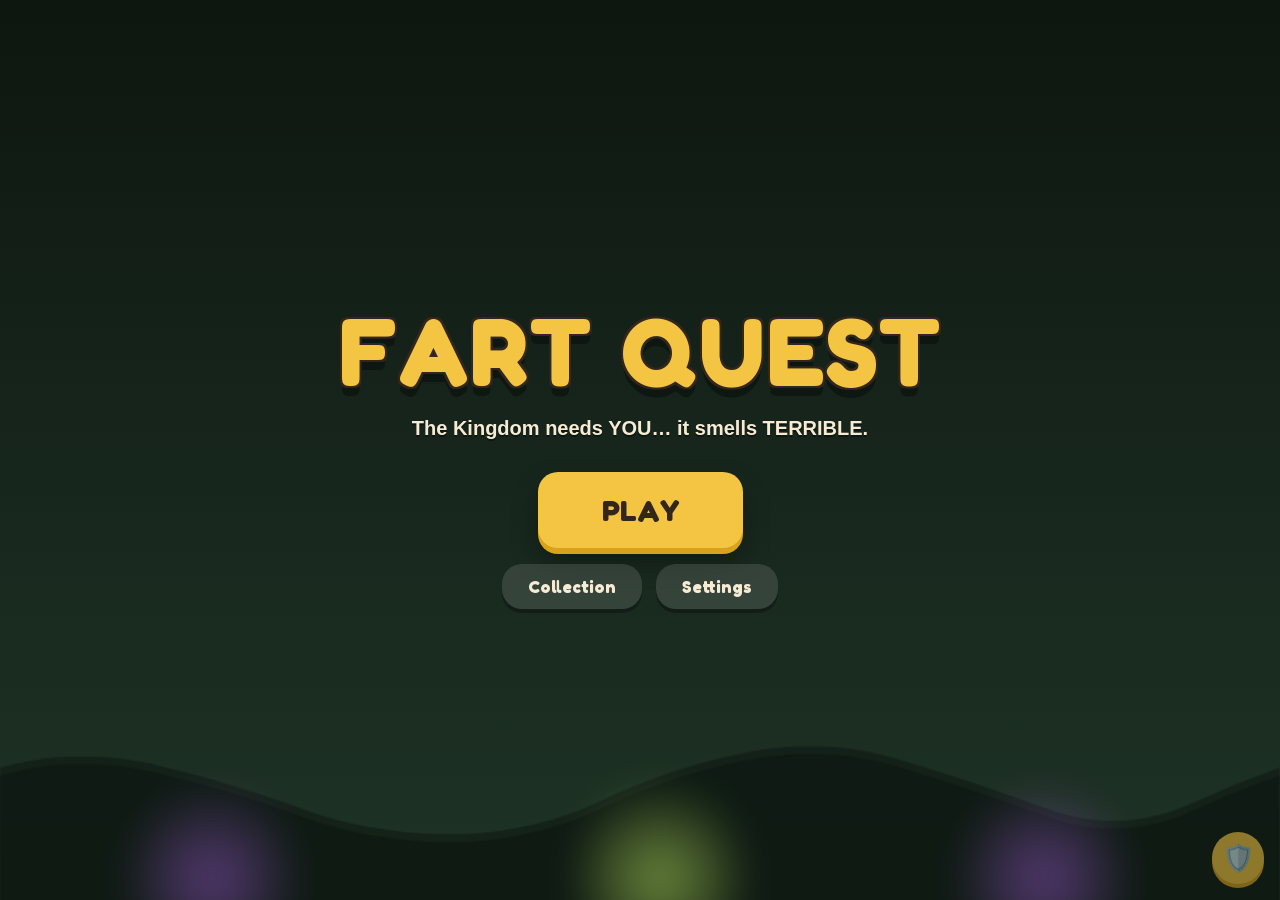
==== index.html @ 0afbc9a7 "Fart Quest Phase 1: app shell, battle/lesson engines, Number Swamp (3 topics), PWA Vanilla ES-module" ====
<!doctype html>
<html lang="en-GB">
<head>
  <meta charset="UTF-8">
  <meta name="viewport" content="width=device-width, initial-scale=1, maximum-scale=1, user-scalable=no, viewport-fit=cover">
  <title>Fart Quest</title>
  <meta name="description" content="De-stink the kingdom with the power of your brain.">
  <link rel="manifest" href="manifest.webmanifest">
  <meta name="theme-color" content="#16241B">
  <meta name="apple-mobile-web-app-capable" content="yes">
  <meta name="apple-mobile-web-app-status-bar-style" content="black-translucent">
  <meta name="apple-mobile-web-app-title" content="Fart Quest">
  <link rel="apple-touch-icon" href="assets/apple-touch-180.png">
  <link rel="icon" href="assets/icon-192.png">
  <link rel="stylesheet" href="css/main.css">
  <link rel="stylesheet" href="css/battle.css">
  <link rel="stylesheet" href="css/lesson.css">
  <link rel="stylesheet" href="css/formats.css">
</head>
<body>
  <div id="app"></div>
  <div id="overlay"></div>

  <div class="rotate-hint" id="rotate-hint">
    <div class="spin-emoji">📱</div>
    <p style="font-family:'Fredoka',sans-serif;font-size:22px;max-width:320px;">Turn me sideways, hero! The Kingdom is much too wide for this.</p>
  </div>

  <script type="module" src="js/main.js"></script>
</body>
</html>
---- css/main.css ----
/* FART QUEST — css/main.css (UI agent) — tokens, layout, title, map, collection, armoury, parent, settings */

@font-face {
  font-family: 'Fredoka';
  src: url('../assets/fonts/fredoka-500.woff2') format('woff2');
  font-weight: 500;
  font-style: normal;
  font-display: swap;
}
@font-face {
  font-family: 'Fredoka';
  src: url('../assets/fonts/fredoka-700.woff2') format('woff2');
  font-weight: 700;
  font-style: normal;
  font-display: swap;
}

:root {
  --swamp-night: #16241B;
  --swamp-deep: #1E3325;
  --swamp-mid: #2E4A33;
  --swamp-glow: #7BC950;
  --stink: #9B59D0;
  --stink-lime: #C7F464;
  --parchment: #F6EBD4;
  --card: #FFF9EC;
  --ink: #33261D;
  --gold: #F4C542;
  --gold-deep: #D9A21B;
  --correct: #2ecc71;
  --wrong: #e74c3c;
  --r-lg: 28px;
  --r-md: 20px;
  --r-sm: 14px;
  --shadow-card: 0 10px 0 rgba(0, 0, 0, .18), 0 18px 40px rgba(0, 0, 0, .35);
  --spring: cubic-bezier(.34, 1.56, .64, 1);
  --fume-scale: 1;
  --safe-t: env(safe-area-inset-top, 0px);
  --safe-b: env(safe-area-inset-bottom, 0px);
  --safe-l: env(safe-area-inset-left, 0px);
  --safe-r: env(safe-area-inset-right, 0px);
}

* { box-sizing: border-box; }

html, body {
  margin: 0;
  padding: 0;
  width: 100%;
  height: 100%;
  background: var(--swamp-night);
  overscroll-behavior: none;
}

body {
  font-family: -apple-system, BlinkMacSystemFont, 'Segoe UI', Roboto, sans-serif;
  color: var(--ink);
  -webkit-tap-highlight-color: transparent;
  user-select: none;
  -webkit-user-select: none;
}

#app {
  position: fixed;
  inset: 0;
  overflow: hidden;
}

.screen {
  position: absolute;
  inset: 0;
  overflow: auto;
  -webkit-overflow-scrolling: touch;
}

#overlay {
  position: fixed;
  inset: 0;
  pointer-events: none;
  z-index: 500;
}
#overlay:empty { display: none; }

button {
  font-family: inherit;
  -webkit-tap-highlight-color: transparent;
}

.text-size-large .fmt-stem,
.text-size-large .lesson-html,
.text-size-large .lesson-bubble-text {
  font-size: 26px !important;
}

/* ---------- reduced motion ---------- */
@media (prefers-reduced-motion: reduce) {
  * {
    animation-duration: .01ms !important;
    animation-iteration-count: 1 !important;
    transition-duration: .01ms !important;
  }
}

/* ---------- shared: entrance motion ---------- */
@keyframes enter-pop {
  0% { opacity: 0; transform: scale(.9) translateY(18px); }
  100% { opacity: 1; transform: scale(1) translateY(0); }
}
.enter-pop { animation: enter-pop 380ms var(--spring) both; }

@keyframes enter-up {
  0% { opacity: 0; transform: translateY(24px); }
  100% { opacity: 1; transform: translateY(0); }
}
.enter-up { animation: enter-up 360ms var(--spring) both; }

/* ---------- fumes (reusable) ---------- */
.fumes {
  position: absolute;
  inset: 0;
  pointer-events: none;
  overflow: hidden;
  z-index: 1;
}
.fumes .blob {
  position: absolute;
  bottom: -10%;
  width: calc(120px * var(--fume-scale));
  height: calc(160px * var(--fume-scale));
  border-radius: 50%;
  opacity: .5;
  filter: blur(18px);
  background: radial-gradient(circle at 50% 50%, var(--stink), transparent 70%);
}
.fumes .blob:nth-child(1) { left: 10%; animation: fume-rise 7s ease-in-out infinite; }
.fumes .blob:nth-child(2) { left: 45%; background: radial-gradient(circle at 50% 50%, var(--stink-lime), transparent 70%); animation: fume-rise 9s ease-in-out infinite 1.2s; }
.fumes .blob:nth-child(3) { left: 75%; animation: fume-rise 8s ease-in-out infinite 2.4s; }

@keyframes fume-rise {
  0% { transform: translateY(0) translateX(0) scale(.8); opacity: 0; }
  15% { opacity: .5; }
  50% { transform: translateY(-45vh) translateX(14px) scale(1.05); }
  85% { opacity: .35; }
  100% { transform: translateY(-95vh) translateX(-10px) scale(1.15); opacity: 0; }
}

/* ---------- idle bob ---------- */
@keyframes idle-bob {
  from { transform: translateY(0); }
  to { transform: translateY(-6px); }
}
.idle-bob { animation: idle-bob 2.4s ease-in-out infinite alternate; }

/* ---------- confetti ---------- */
@keyframes confetti-fall {
  0% { transform: translateY(-10vh) rotate(0deg); opacity: 1; }
  100% { transform: translateY(110vh) rotate(720deg); opacity: .9; }
}
.confetti-piece {
  position: absolute;
  top: -5vh;
  width: 10px;
  height: 16px;
  opacity: .95;
  animation: confetti-fall linear forwards;
}

/* ---------- press affordance ---------- */
.btn {
  border: none;
  cursor: pointer;
  font-family: 'Fredoka', sans-serif;
  font-weight: 700;
  border-radius: var(--r-md);
  transform: scale(1);
  transition: transform 140ms var(--spring), box-shadow 140ms var(--spring);
}
.btn:active { transform: scale(.94) translateY(2px); }
.btn:disabled { opacity: .4; cursor: not-allowed; }

.btn-gold {
  background: var(--gold);
  color: var(--ink);
  box-shadow: 0 6px 0 var(--gold-deep), 0 14px 26px rgba(0, 0, 0, .35);
}
.btn-ghost {
  background: rgba(255, 255, 255, .12);
  color: var(--parchment);
  box-shadow: 0 4px 0 rgba(0, 0, 0, .3);
}
.btn-parchment {
  background: var(--card);
  color: var(--ink);
  box-shadow: var(--shadow-card);
}

.crest-btn {
  width: 52px;
  height: 52px;
  border-radius: 50%;
  background: var(--gold);
  box-shadow: 0 4px 0 var(--gold-deep);
  display: flex;
  align-items: center;
  justify-content: center;
  font-size: 26px;
  border: none;
}

/* =====================================================================
   ORIENTATION LOCK
   ===================================================================== */
.rotate-hint {
  display: none;
  position: fixed;
  inset: 0;
  z-index: 900;
  background: var(--swamp-night);
  color: var(--parchment);
  flex-direction: column;
  align-items: center;
  justify-content: center;
  text-align: center;
  padding: 24px;
  font-family: 'Fredoka', sans-serif;
}
.rotate-hint .spin-emoji {
  font-size: 64px;
  animation: rotate-wobble 1.6s ease-in-out infinite;
  margin-bottom: 16px;
}
@keyframes rotate-wobble {
  0%, 100% { transform: rotate(0deg); }
  50% { transform: rotate(90deg); }
}
@media (orientation: portrait) and (max-width: 900px) {
  .rotate-hint { display: flex; }
}

/* =====================================================================
   TITLE SCREEN
   ===================================================================== */
.title-screen {
  position: relative;
  width: 100%;
  min-height: 100%;
  background: linear-gradient(180deg, #0d160f 0%, var(--swamp-night) 45%, var(--swamp-deep) 100%);
  display: flex;
  flex-direction: column;
  align-items: center;
  justify-content: center;
  overflow: hidden;
  padding: 24px;
}

.title-hills {
  position: absolute;
  bottom: 0;
  left: 0;
  width: 100%;
  height: 45%;
  pointer-events: none;
}
.title-hills img {
  position: absolute;
  bottom: 0;
  width: 100%;
  height: auto;
  object-fit: cover;
  opacity: .9;
}
.title-hills .hill-back { bottom: -2%; opacity: .55; filter: brightness(.6); }
.title-hills .hill-front { bottom: -4%; }

.title-wordmark {
  position: relative;
  z-index: 3;
  display: flex;
  justify-content: center;
  flex-wrap: wrap;
  font-family: 'Fredoka', sans-serif;
  font-weight: 700;
  font-size: clamp(44px, 9vw, 96px);
  color: var(--gold);
  text-shadow:
    2px 2px 0 var(--ink),
    -2px -2px 0 var(--ink),
    2px -2px 0 var(--ink),
    -2px 2px 0 var(--ink),
    0 10px 0 rgba(0,0,0,.35);
  letter-spacing: 2px;
  margin-bottom: 8px;
}
.title-wordmark .ch {
  display: inline-block;
  animation: letter-arc 3.2s ease-in-out infinite;
}
.title-wordmark .ch.q-letter { position: relative; }
.title-puff {
  position: absolute;
  top: -10px;
  right: -6px;
  font-size: .4em;
  opacity: 0;
}
.title-puff.go {
  animation: puff-out 1.8s ease-out forwards;
}
@keyframes puff-out {
  0% { opacity: 0; transform: translate(0,0) scale(.5); }
  20% { opacity: 1; }
  100% { opacity: 0; transform: translate(24px, -34px) scale(1.6); }
}
@keyframes letter-arc {
  0%, 100% { transform: translateY(0) rotate(var(--tilt, 0deg)); }
  50% { transform: translateY(-6px) rotate(var(--tilt, 0deg)); }
}

.title-subtitle {
  position: relative;
  z-index: 3;
  color: var(--parchment);
  font-size: 20px;
  text-align: center;
  max-width: 480px;
  margin: 0 0 32px;
  font-weight: 600;
  text-shadow: 0 2px 0 rgba(0,0,0,.4);
}

.title-buttons {
  position: relative;
  z-index: 3;
  display: flex;
  flex-direction: column;
  align-items: center;
  gap: 16px;
}
.title-play-btn {
  font-size: 30px;
  padding: 20px 64px;
}
.title-secondary-row {
  display: flex;
  gap: 14px;
}
.title-secondary-row .btn {
  font-size: 17px;
  padding: 12px 26px;
}

.title-crest-corner {
  position: absolute;
  bottom: calc(16px + var(--safe-b));
  right: calc(16px + var(--safe-r));
  z-index: 4;
  opacity: .55;
}

/* =====================================================================
   MAP SCREEN
   ===================================================================== */
.map-screen {
  position: relative;
  width: 100%;
  height: 100%;
  background: linear-gradient(180deg, #1a2f1f 0%, var(--swamp-deep) 60%, var(--swamp-mid) 100%);
  overflow: hidden;
}

.map-hud {
  position: absolute;
  top: 0;
  left: 0;
  right: 0;
  z-index: 20;
  display: flex;
  align-items: center;
  justify-content: space-between;
  padding: calc(12px + var(--safe-t)) calc(16px + var(--safe-r)) 12px calc(16px + var(--safe-l));
  pointer-events: none;
}
.map-hud > * { pointer-events: auto; }

.hud-chip {
  display: flex;
  align-items: center;
  gap: 8px;
  background: rgba(22, 36, 27, .75);
  color: var(--parchment);
  padding: 8px 16px;
  border-radius: 999px;
  font-family: 'Fredoka', sans-serif;
  font-weight: 700;
  font-size: 16px;
  box-shadow: 0 4px 0 rgba(0,0,0,.3);
}

.map-scroll {
  position: absolute;
  inset: 0;
  overflow-x: scroll;
  overflow-y: hidden;
  -webkit-overflow-scrolling: touch;
}

.map-stage {
  position: relative;
  width: 2600px;
  height: 100%;
  min-height: 520px;
}

.map-layer {
  position: absolute;
  inset: 0;
  pointer-events: none;
}
.map-layer.layer-hills { z-index: 1; opacity: .5; }
.map-layer.layer-clouds { z-index: 1; opacity: .8; }
.map-layer img {
  position: absolute;
  bottom: 10%;
  height: 220px;
  width: auto;
}
.map-layer.layer-clouds img { bottom: auto; top: 8%; height: 90px; opacity: .6; }

.map-trail {
  position: absolute;
  bottom: 90px;
  left: 40px;
  right: 0;
  height: 4px;
  z-index: 2;
  background-image: radial-gradient(circle, rgba(246,235,212,.5) 3px, transparent 3px);
  background-size: 22px 4px;
  background-repeat: repeat-x;
}

.map-region {
  position: absolute;
  bottom: 40px;
  z-index: 3;
  display: flex;
  flex-direction: row;
  align-items: flex-end;
}

.map-pad {
  position: relative;
  width: 150px;
  min-height: 170px;
  display: flex;
  flex-direction: column;
  align-items: center;
  justify-content: flex-end;
  cursor: pointer;
  border: none;
  background: transparent;
  padding: 0;
  margin: 0 34px;
}

.pad-stone {
  width: 118px;
  height: 34px;
  border-radius: 50%;
  background: radial-gradient(ellipse at 50% 30%, #6b6255, #45403a);
  box-shadow: 0 6px 0 rgba(0,0,0,.35), inset 0 -4px 8px rgba(0,0,0,.4);
}
.map-pad.conquered .pad-stone {
  background: radial-gradient(ellipse at 50% 30%, var(--gold), var(--gold-deep));
}

.pad-creature {
  width: 90px;
  height: 90px;
  object-fit: contain;
  filter: brightness(0) saturate(100%);
  margin-bottom: -8px;
}
.map-pad.conquered .pad-creature {
  filter: none;
}
.pad-creature.idle-bob { animation-duration: 2.6s; }

.pad-plaque {
  margin-top: 6px;
  background: var(--parchment);
  color: var(--ink);
  font-family: 'Fredoka', sans-serif;
  font-weight: 700;
  font-size: 13px;
  padding: 4px 10px;
  border-radius: 8px;
  box-shadow: 0 3px 0 rgba(0,0,0,.25);
  white-space: nowrap;
  max-width: 140px;
  overflow: hidden;
  text-overflow: ellipsis;
}

.pad-sparkle {
  position: absolute;
  top: -6px;
  right: 6px;
  font-size: 20px;
  animation: sparkle-spin 2.4s linear infinite;
}
@keyframes sparkle-spin {
  0%, 100% { transform: rotate(0deg) scale(1); }
  50% { transform: rotate(20deg) scale(1.2); }
}

.map-pad .pad-fumes {
  position: absolute;
  bottom: 30px;
  width: 100%;
  height: 90px;
}

.map-pad-fogged {
  opacity: .55;
  filter: grayscale(.4);
}
.plank-sign {
  background: #5a4632;
  color: var(--parchment);
  font-family: 'Fredoka', sans-serif;
  font-weight: 700;
  font-size: 12px;
  padding: 6px 10px;
  border-radius: 4px;
  transform: rotate(-3deg);
  box-shadow: 0 3px 0 rgba(0,0,0,.3);
  text-align: center;
  max-width: 130px;
}

.map-region-far {
  position: absolute;
  bottom: 60px;
  z-index: 2;
  opacity: .4;
  display: flex;
  flex-direction: column;
  align-items: center;
  filter: grayscale(.5) brightness(.7);
}
.closed-sign {
  background: #3a2e20;
  color: var(--parchment);
  font-size: 11px;
  font-family: 'Fredoka', sans-serif;
  font-weight: 600;
  padding: 5px 9px;
  border-radius: 4px;
  max-width: 130px;
  text-align: center;
  transform: rotate(2deg);
}
.map-region-far .region-block {
  width: 70px;
  height: 90px;
  border-radius: 10px;
  background: #24352a;
  margin-bottom: 6px;
}

.map-boss-hill {
  position: absolute;
  bottom: 40px;
  right: 60px;
  z-index: 3;
  display: flex;
  flex-direction: column;
  align-items: center;
  text-align: center;
}
.map-boss-hill img {
  width: 160px;
  filter: brightness(0);
  opacity: .85;
}
.boss-note {
  margin-top: 8px;
  background: var(--swamp-night);
  color: var(--gold);
  font-family: 'Fredoka', sans-serif;
  font-weight: 700;
  font-size: 13px;
  padding: 8px 14px;
  border-radius: 10px;
  max-width: 170px;
  box-shadow: 0 4px 0 rgba(0,0,0,.3);
}

.coach-bubble {
  position: absolute;
  z-index: 30;
  bottom: calc(120px + var(--safe-b));
  left: 50%;
  transform: translateX(-50%);
  background: var(--card);
  color: var(--ink);
  padding: 14px 22px;
  border-radius: var(--r-md);
  box-shadow: var(--shadow-card);
  max-width: 320px;
  font-weight: 600;
  font-size: 16px;
  text-align: center;
}
.coach-bubble::after {
  content: '';
  position: absolute;
  bottom: -14px;
  left: 50%;
  transform: translateX(-50%);
  border: 14px solid transparent;
  border-top-color: var(--card);
}

/* =====================================================================
   TOPIC SCREEN
   ===================================================================== */
.topic-screen {
  position: relative;
  width: 100%;
  min-height: 100%;
  background: linear-gradient(180deg, var(--swamp-deep), var(--swamp-mid));
  display: flex;
  align-items: center;
  justify-content: center;
  padding: calc(20px + var(--safe-t)) calc(20px + var(--safe-r)) calc(20px + var(--safe-b)) calc(20px + var(--safe-l));
}

.topic-back {
  position: absolute;
  top: calc(16px + var(--safe-t));
  left: calc(16px + var(--safe-l));
  z-index: 10;
}

.topic-panel {
  position: relative;
  background: var(--parchment);
  border-radius: var(--r-lg);
  box-shadow: var(--shadow-card);
  max-width: 760px;
  width: 100%;
  padding: 32px;
  display: grid;
  grid-template-columns: 200px 1fr;
  gap: 24px;
}

.topic-creature-art {
  display: flex;
  flex-direction: column;
  align-items: center;
  gap: 8px;
}
.topic-creature-art img {
  width: 160px;
  height: 160px;
  object-fit: contain;
}
.topic-creature-art img.silhouette {
  filter: brightness(0);
  opacity: .8;
}
.topic-creature-name {
  font-family: 'Fredoka', sans-serif;
  font-weight: 700;
  font-size: 18px;
  text-align: center;
}
.topic-creature-line {
  font-size: 13px;
  text-align: center;
  color: #6b5c47;
  font-style: italic;
}

.topic-info h1 {
  font-family: 'Fredoka', sans-serif;
  font-size: 30px;
  margin: 0 0 4px;
}
.topic-tagline {
  margin: 0 0 16px;
  color: #6b5c47;
  font-size: 15px;
}

.mastery-ladder {
  display: flex;
  gap: 8px;
  margin-bottom: 20px;
  flex-wrap: wrap;
}
.mastery-badge {
  flex: 1;
  min-width: 84px;
  text-align: center;
  padding: 8px 4px;
  border-radius: var(--r-sm);
  background: rgba(0,0,0,.06);
  font-size: 11px;
  font-weight: 700;
  color: #8c7a63;
}
.mastery-badge .badge-emoji { display: block; font-size: 20px; margin-bottom: 2px; }
.mastery-badge.reached {
  background: var(--gold);
  color: var(--ink);
  box-shadow: 0 4px 0 var(--gold-deep);
}

.topic-actions {
  display: flex;
  flex-direction: column;
  gap: 12px;
}
.topic-action-btn {
  display: flex;
  align-items: center;
  justify-content: space-between;
  padding: 16px 20px;
  min-height: 60px;
  font-size: 18px;
  position: relative;
}
.topic-action-btn .lock-note {
  font-size: 12px;
  font-weight: 600;
  opacity: .85;
}
@keyframes pulse-glow {
  0%, 100% { box-shadow: 0 6px 0 var(--gold-deep), 0 0 0 0 rgba(244,197,66,.6); }
  50% { box-shadow: 0 6px 0 var(--gold-deep), 0 0 0 10px rgba(244,197,66,0); }
}
.topic-action-btn.pulsing { animation: pulse-glow 1.8s ease-in-out infinite; }

.weapon-mini {
  margin-top: 16px;
  padding: 12px 16px;
  background: rgba(0,0,0,.05);
  border-radius: var(--r-sm);
  font-size: 13px;
}
.weapon-mini b { font-family: 'Fredoka', sans-serif; }

@media (max-width: 640px) {
  .topic-panel { grid-template-columns: 1fr; }
  .topic-creature-art { flex-direction: row; justify-content: center; }
  .topic-creature-art img { width: 100px; height: 100px; }
}

/* =====================================================================
   COLLECTION SCREEN
   ===================================================================== */
.collection-screen {
  position: relative;
  width: 100%;
  min-height: 100%;
  background: linear-gradient(180deg, #241a12, #16110c);
  padding: calc(70px + var(--safe-t)) 24px calc(24px + var(--safe-b));
}
.collection-title {
  font-family: 'Fredoka', sans-serif;
  color: var(--gold);
  font-size: 30px;
  text-align: center;
  margin: 0 0 6px;
}
.collection-sub {
  text-align: center;
  color: var(--parchment);
  opacity: .8;
  margin: 0 0 24px;
}
.collection-grid {
  display: grid;
  grid-template-columns: repeat(auto-fill, minmax(140px, 1fr));
  gap: 18px;
  max-width: 1000px;
  margin: 0 auto;
}
.plinth {
  background: linear-gradient(180deg, #3a2c1e, #241a12);
  border-radius: var(--r-md);
  padding: 16px 10px 12px;
  text-align: center;
  box-shadow: var(--shadow-card);
  cursor: pointer;
  border: none;
  color: var(--parchment);
}
.plinth img {
  width: 76px;
  height: 76px;
  object-fit: contain;
  margin-bottom: 6px;
}
.plinth.unowned img { filter: brightness(0); opacity: .7; }
.plinth-name {
  font-family: 'Fredoka', sans-serif;
  font-weight: 700;
  font-size: 14px;
}
.plinth-stars { color: var(--gold); font-size: 12px; }
.plinth.locked-teaser {
  opacity: .7;
}
.plinth .shiny-badge {
  display: inline-block;
  margin-left: 4px;
}

.creature-modal {
  position: fixed;
  inset: 0;
  z-index: 600;
  display: flex;
  align-items: center;
  justify-content: center;
  background: rgba(0,0,0,.6);
  pointer-events: auto;
}
.creature-modal-card {
  background: var(--card);
  border-radius: var(--r-lg);
  box-shadow: var(--shadow-card);
  padding: 28px;
  max-width: 420px;
  width: 90%;
  text-align: center;
  position: relative;
}
.creature-modal-card img { width: 140px; height: 140px; object-fit: contain; }
.creature-modal-card h2 { font-family: 'Fredoka', sans-serif; margin: 8px 0 4px; }
.creature-modal-card .stars { color: var(--gold-deep); margin-bottom: 10px; }
.creature-modal-card p { font-size: 15px; line-height: 1.5; }
.modal-close {
  position: absolute;
  top: 12px;
  right: 12px;
  width: 36px;
  height: 36px;
  border-radius: 50%;
  border: none;
  background: rgba(0,0,0,.08);
  font-size: 18px;
  cursor: pointer;
}

/* =====================================================================
   ARMOURY SCREEN
   ===================================================================== */
.armoury-screen {
  position: relative;
  width: 100%;
  min-height: 100%;
  background: linear-gradient(180deg, #2b2118, #1a130d);
  padding: calc(70px + var(--safe-t)) 24px calc(24px + var(--safe-b));
}
.armoury-title {
  font-family: 'Fredoka', sans-serif;
  color: var(--gold);
  font-size: 30px;
  text-align: center;
  margin: 0 0 24px;
}
.pegboard {
  display: grid;
  grid-template-columns: repeat(auto-fill, minmax(240px, 1fr));
  gap: 20px;
  max-width: 900px;
  margin: 0 auto;
}
.weapon-card {
  background: var(--card);
  border-radius: var(--r-md);
  box-shadow: var(--shadow-card);
  padding: 20px;
}
.weapon-card h3 {
  font-family: 'Fredoka', sans-serif;
  margin: 0 0 4px;
  font-size: 20px;
}
.weapon-card .tagline {
  font-style: italic;
  color: #6b5c47;
  font-size: 13px;
  margin-bottom: 10px;
}
.weapon-card .rule {
  font-size: 14px;
  line-height: 1.4;
  margin-bottom: 10px;
}
.weapon-card .used-against {
  font-size: 12px;
  font-weight: 700;
  color: var(--gold-deep);
  background: rgba(244,197,66,.15);
  display: inline-block;
  padding: 4px 10px;
  border-radius: 8px;
  cursor: pointer;
  border: none;
}
.armoury-empty {
  text-align: center;
  color: var(--parchment);
  opacity: .8;
  max-width: 400px;
  margin: 40px auto;
}

/* =====================================================================
   PARENT DASHBOARD
   ===================================================================== */
.parent-screen {
  position: relative;
  width: 100%;
  min-height: 100%;
  background: #f2f2f0;
  color: #222;
  padding: calc(60px + var(--safe-t)) 24px calc(24px + var(--safe-b));
  font-family: -apple-system, sans-serif;
}
.parent-title {
  font-size: 24px;
  font-weight: 700;
  margin: 0 0 16px;
  text-align: center;
}
.parent-table {
  width: 100%;
  max-width: 800px;
  margin: 0 auto 24px;
  border-collapse: collapse;
  background: #fff;
  box-shadow: 0 1px 4px rgba(0,0,0,.1);
}
.parent-table th, .parent-table td {
  border: 1px solid #ddd;
  padding: 8px 10px;
  font-size: 13px;
  text-align: left;
}
.parent-table th { background: #e9e9e6; }

.parent-actions {
  max-width: 800px;
  margin: 0 auto 24px;
  display: flex;
  gap: 12px;
  flex-wrap: wrap;
}
.parent-actions .btn {
  padding: 10px 18px;
  font-size: 14px;
  font-family: -apple-system, sans-serif;
  font-weight: 600;
}

.parent-sliders {
  max-width: 800px;
  margin: 0 auto;
  background: #fff;
  padding: 16px 20px;
  box-shadow: 0 1px 4px rgba(0,0,0,.1);
}
.slider-row {
  display: flex;
  align-items: center;
  gap: 12px;
  margin-bottom: 10px;
}
.slider-row label { width: 140px; font-size: 14px; }
.slider-row input[type=range] { flex: 1; }

.parent-back {
  position: absolute;
  top: calc(14px + var(--safe-t));
  left: calc(16px + var(--safe-l));
}
.parent-back .btn {
  background: #333;
  color: #fff;
  padding: 8px 16px;
  font-size: 14px;
}

/* =====================================================================
   SETTINGS SCREEN
   ===================================================================== */
.settings-screen {
  position: relative;
  width: 100%;
  min-height: 100%;
  background: linear-gradient(180deg, var(--swamp-deep), var(--swamp-mid));
  display: flex;
  align-items: center;
  justify-content: center;
  padding: calc(20px + var(--safe-t)) 20px calc(20px + var(--safe-b));
}
.settings-panel {
  background: var(--parchment);
  border-radius: var(--r-lg);
  box-shadow: var(--shadow-card);
  max-width: 480px;
  width: 100%;
  padding: 28px;
}
.settings-panel h1 {
  font-family: 'Fredoka', sans-serif;
  margin: 0 0 20px;
  text-align: center;
}
.settings-row {
  display: flex;
  align-items: center;
  justify-content: space-between;
  padding: 14px 0;
  border-bottom: 1px solid rgba(0,0,0,.08);
}
.settings-row:last-of-type { border-bottom: none; }
.settings-label { font-weight: 700; font-size: 16px; }

.toggle-switch {
  width: 56px;
  height: 32px;
  border-radius: 999px;
  background: #ccc;
  border: none;
  position: relative;
  cursor: pointer;
  transition: background 200ms;
}
.toggle-switch.on { background: var(--gold); }
.toggle-switch::after {
  content: '';
  position: absolute;
  top: 3px;
  left: 3px;
  width: 26px;
  height: 26px;
  border-radius: 50%;
  background: #fff;
  box-shadow: 0 2px 4px rgba(0,0,0,.3);
  transition: left 200ms var(--spring);
}
.toggle-switch.on::after { left: 27px; }

.fart-slider-row {
  padding: 14px 0;
  border-bottom: 1px solid rgba(0,0,0,.08);
}
.fart-slider-row input[type=range] { width: 100%; margin-top: 8px; }
.fart-slider-labels {
  display: flex;
  justify-content: space-between;
  font-size: 11px;
  color: #8c7a63;
}

.text-size-btns { display: flex; gap: 8px; }
.text-size-btns button {
  width: 40px;
  height: 40px;
  border-radius: var(--r-sm);
  border: none;
  background: rgba(0,0,0,.06);
  font-weight: 700;
  cursor: pointer;
}
.text-size-btns button.active {
  background: var(--gold);
  box-shadow: 0 3px 0 var(--gold-deep);
}

.settings-back {
  position: absolute;
  top: calc(16px + var(--safe-t));
  left: calc(16px + var(--safe-l));
}

/* ---------- toast ---------- */
.toast {
  position: fixed;
  bottom: calc(30px + var(--safe-b));
  left: 50%;
  transform: translateX(-50%);
  background: var(--ink);
  color: var(--parchment);
  padding: 12px 24px;
  border-radius: 999px;
  font-weight: 600;
  z-index: 700;
  box-shadow: 0 6px 20px rgba(0,0,0,.4);
  animation: toast-in 260ms var(--spring), toast-out 300ms ease-in 2.4s forwards;
}
@keyframes toast-in { from { opacity: 0; transform: translate(-50%, 20px); } to { opacity: 1; transform: translate(-50%, 0); } }
@keyframes toast-out { to { opacity: 0; transform: translate(-50%, -10px); } }

/* ---------- parent gate ---------- */
.gate-modal {
  position: fixed;
  inset: 0;
  z-index: 800;
  background: rgba(0,0,0,.7);
  display: flex;
  align-items: center;
  justify-content: center;
  pointer-events: auto;
}
.gate-card {
  background: var(--card);
  border-radius: var(--r-lg);
  padding: 28px;
  max-width: 340px;
  width: 90%;
  text-align: center;
  box-shadow: var(--shadow-card);
}
.gate-card h2 { font-family: 'Fredoka', sans-serif; margin: 0 0 6px; font-size: 20px; }
.gate-card input {
  width: 100%;
  font-size: 22px;
  text-align: center;
  padding: 10px;
  margin: 14px 0;
  border-radius: var(--r-sm);
  border: 2px solid #ccc;
}
.gate-card .gate-error { color: var(--wrong); font-size: 13px; min-height: 18px; }
---- css/battle.css ----
/* FART QUEST — css/battle.css (UI agent) */

.battle-screen {
  position: relative;
  width: 100%;
  height: 100%;
  overflow: hidden;
  display: flex;
  flex-direction: column;
}

.battle-hud {
  position: relative;
  z-index: 20;
  display: flex;
  align-items: center;
  gap: 16px;
  padding: calc(10px + var(--safe-t)) calc(16px + var(--safe-r)) 8px calc(16px + var(--safe-l));
}

.pong-meter-wrap {
  flex: 1 1 auto;
  display: flex;
  align-items: center;
  gap: 10px;
}
.pong-meter-label {
  font-family: 'Fredoka', sans-serif;
  color: var(--gold);
  font-weight: 700;
  font-size: 13px;
  white-space: nowrap;
}
.pong-meter {
  flex: 1 1 auto;
  height: 26px;
  border-radius: 999px;
  background: rgba(0,0,0,.35);
  box-shadow: inset 0 3px 6px rgba(0,0,0,.5);
  overflow: hidden;
  position: relative;
}
.pong-meter-fill {
  height: 100%;
  border-radius: 999px;
  background: repeating-linear-gradient(45deg, var(--swamp-glow) 0 14px, #93e05e 14px 28px);
  background-size: 200% 100%;
  animation: pong-bubble 1.2s linear infinite;
  transition: width 300ms ease;
  width: 100%;
}
@keyframes pong-bubble {
  from { background-position: 0 0; }
  to { background-position: -56px 0; }
}
.pong-meter-fill.refill-flash {
  animation: pong-bubble 1.2s linear infinite, refill-glow 500ms ease;
}
@keyframes refill-glow {
  0% { filter: brightness(2.2); }
  100% { filter: brightness(1); }
}

.battle-back {
  flex: 0 0 auto;
}

.boss-nameplate {
  font-family: 'Fredoka', sans-serif;
  color: var(--parchment);
  background: rgba(0,0,0,.4);
  padding: 6px 14px;
  border-radius: 999px;
  font-size: 13px;
  font-weight: 700;
  white-space: nowrap;
}

.streak-pips {
  display: flex;
  justify-content: center;
  gap: 10px;
  padding: 6px 0 2px;
  position: relative;
  z-index: 15;
}
.streak-pip {
  width: 18px;
  height: 18px;
  border-radius: 50%;
  background: rgba(255,255,255,.2);
  box-shadow: inset 0 2px 4px rgba(0,0,0,.3);
  transition: background 200ms, transform 200ms var(--spring);
}
.streak-pip.lit {
  background: var(--gold);
  box-shadow: 0 0 10px var(--gold);
  transform: scale(1.15);
}

.mega-parp-banner {
  position: absolute;
  top: 30%;
  left: 50%;
  z-index: 60;
  transform: translate(-50%, -50%) scale(0);
  font-family: 'Fredoka', sans-serif;
  font-weight: 700;
  font-size: clamp(28px, 6vw, 52px);
  color: var(--gold);
  text-shadow: 3px 3px 0 var(--ink), -3px -3px 0 var(--ink), 3px -3px 0 var(--ink), -3px 3px 0 var(--ink);
  pointer-events: none;
}
.mega-parp-banner.show {
  animation: mega-parp-pop 1.3s var(--spring) forwards;
}
@keyframes mega-parp-pop {
  0% { transform: translate(-50%, -50%) scale(0) rotate(-8deg); opacity: 0; }
  25% { transform: translate(-50%, -50%) scale(1.15) rotate(4deg); opacity: 1; }
  40% { transform: translate(-50%, -50%) scale(1) rotate(-2deg); }
  85% { opacity: 1; }
  100% { transform: translate(-50%, -50%) scale(1.05) rotate(0deg); opacity: 0; }
}

.battle-arena {
  position: relative;
  flex: 1 1 auto;
  display: flex;
  align-items: center;
  overflow: hidden;
  padding: 0 24px;
}

.battle-creature-wrap {
  position: absolute;
  right: 4%;
  top: 50%;
  transform: translateY(-50%);
  width: 34%;
  max-width: 320px;
  display: flex;
  flex-direction: column;
  align-items: center;
  z-index: 5;
}
.battle-creature-wrap img {
  width: 100%;
  height: auto;
  object-fit: contain;
  filter: drop-shadow(0 16px 12px rgba(0,0,0,.4));
}
.battle-creature-wrap.jolt {
  animation: creature-jolt 340ms var(--spring);
}
@keyframes creature-jolt {
  0% { transform: translateY(-50%) translateX(0) scaleY(1); }
  30% { transform: translateY(-50%) translateX(18px) scaleY(.85); }
  60% { transform: translateY(-50%) translateX(-6px) scaleY(1.05); }
  100% { transform: translateY(-50%) translateX(0) scaleY(1); }
}
.battle-creature-wrap.wiggle {
  animation: creature-wiggle 500ms ease;
}
@keyframes creature-wiggle {
  0%, 100% { transform: translateY(-50%) rotate(0deg); }
  25% { transform: translateY(-50%) rotate(-6deg); }
  50% { transform: translateY(-50%) rotate(5deg); }
  75% { transform: translateY(-50%) rotate(-3deg); }
}
.battle-creature-wrap.slowmo-wobble {
  animation: slowmo-wobble 1.6s ease-in-out;
}
@keyframes slowmo-wobble {
  0%, 100% { transform: translateY(-50%) scale(1); }
  50% { transform: translateY(-50%) scale(1.18) rotate(4deg); }
}

.battle-nameplate-under {
  margin-top: 8px;
  font-family: 'Fredoka', sans-serif;
  color: var(--parchment);
  font-weight: 700;
  background: rgba(0,0,0,.35);
  padding: 6px 14px;
  border-radius: 999px;
  font-size: 14px;
}

.battle-card {
  position: relative;
  z-index: 10;
  max-width: 620px;
  width: 100%;
  background: var(--card);
  border-radius: var(--r-lg);
  box-shadow: var(--shadow-card);
  padding: 28px;
}
.battle-card.flash-correct {
  animation: card-flash-correct 500ms ease;
}
@keyframes card-flash-correct {
  0% { box-shadow: 0 0 0 0 var(--correct), var(--shadow-card); }
  40% { box-shadow: 0 0 0 10px var(--correct), var(--shadow-card); }
  100% { box-shadow: var(--shadow-card); }
}
.battle-card.shake {
  animation: card-shake 420ms ease;
}
@keyframes card-shake {
  0%, 100% { transform: translateX(0); }
  20% { transform: translateX(-4px); }
  40% { transform: translateX(4px); }
  60% { transform: translateX(-4px); }
  80% { transform: translateX(4px); }
}

.float-score {
  position: absolute;
  z-index: 40;
  left: 50%;
  top: 40%;
  transform: translate(-50%, 0);
  font-family: 'Fredoka', sans-serif;
  font-weight: 700;
  font-size: 22px;
  color: var(--correct);
  text-shadow: 2px 2px 0 var(--ink);
  pointer-events: none;
  opacity: 0;
}
.float-score.go {
  animation: float-up 1.1s ease-out forwards;
}
@keyframes float-up {
  0% { opacity: 0; transform: translate(-50%, 0) scale(.8); }
  20% { opacity: 1; transform: translate(-50%, -10px) scale(1.1); }
  100% { opacity: 0; transform: translate(-50%, -80px) scale(1); }
}

.vignette-wrong {
  position: fixed;
  inset: 0;
  z-index: 45;
  pointer-events: none;
  box-shadow: inset 0 0 0 0 rgba(46, 204, 113, 0);
  opacity: 0;
}
.vignette-wrong.pulse {
  animation: vignette-pulse 550ms ease;
}
@keyframes vignette-pulse {
  0% { opacity: 0; box-shadow: inset 0 0 60px 10px rgba(46,204,113,0); }
  40% { opacity: 1; box-shadow: inset 0 0 120px 40px rgba(46,204,113,.55); }
  100% { opacity: 0; box-shadow: inset 0 0 60px 10px rgba(46,204,113,0); }
}

/* ---------- reteach card ---------- */
.reteach-overlay {
  position: absolute;
  inset: 0;
  z-index: 30;
  display: flex;
  align-items: center;
  justify-content: center;
  padding: 24px;
  pointer-events: none;
}
.reteach-card {
  pointer-events: auto;
  background: var(--parchment);
  border-radius: var(--r-lg);
  box-shadow: var(--shadow-card);
  max-width: 560px;
  width: 100%;
  padding: 26px;
  transform: translateY(40px);
  opacity: 0;
}
.reteach-card.show {
  animation: reteach-slide-up 420ms var(--spring) forwards;
}
@keyframes reteach-slide-up {
  to { transform: translateY(0); opacity: 1; }
}
.reteach-head {
  display: flex;
  align-items: center;
  gap: 12px;
  margin-bottom: 12px;
}
.reteach-head .wb-portrait {
  width: 52px;
  height: 52px;
  border-radius: 50%;
  background: var(--swamp-deep);
  display: flex;
  align-items: center;
  justify-content: center;
  font-size: 28px;
  flex: 0 0 auto;
}
.reteach-head h3 {
  margin: 0;
  font-family: 'Fredoka', sans-serif;
  font-size: 18px;
}
.reteach-body { font-size: 16px; line-height: 1.5; margin-bottom: 16px; }
.reteach-body .rule-line { font-weight: 700; margin-bottom: 6px; }
.reteach-body .why-wrong {
  background: rgba(231,76,60,.1);
  border-radius: var(--r-sm);
  padding: 10px 14px;
  margin-top: 8px;
  font-size: 14px;
}

/* ---------- end screens ---------- */
.battle-end-screen {
  position: absolute;
  inset: 0;
  z-index: 50;
  background: linear-gradient(180deg, var(--swamp-deep), var(--swamp-night));
  display: flex;
  flex-direction: column;
  align-items: center;
  justify-content: center;
  text-align: center;
  padding: calc(24px + var(--safe-t)) 24px calc(24px + var(--safe-b));
  overflow-y: auto;
}
.end-title {
  font-family: 'Fredoka', sans-serif;
  font-size: clamp(28px, 6vw, 48px);
  color: var(--gold);
  margin: 0 0 8px;
  text-shadow: 2px 2px 0 var(--ink);
}
.end-tally {
  color: var(--parchment);
  font-size: 18px;
  margin-bottom: 20px;
}
.end-creature-card {
  background: var(--card);
  border-radius: var(--r-lg);
  box-shadow: var(--shadow-card);
  padding: 20px 28px;
  margin-bottom: 20px;
  max-width: 340px;
}
.end-creature-card img { width: 120px; height: 120px; object-fit: contain; }
.end-creature-card .stars { color: var(--gold-deep); font-size: 18px; }

.wisdom-tip {
  background: rgba(255,255,255,.08);
  color: var(--parchment);
  border-radius: var(--r-md);
  padding: 14px 20px;
  max-width: 460px;
  font-size: 14px;
  margin-bottom: 24px;
}
.wisdom-tip b { color: var(--gold); }

.stamp-captured {
  position: absolute;
  top: 20%;
  left: 50%;
  font-family: 'Fredoka', sans-serif;
  font-weight: 700;
  font-size: clamp(30px, 7vw, 60px);
  color: var(--wrong);
  border: 6px solid var(--wrong);
  padding: 6px 24px;
  border-radius: 12px;
  transform: translate(-50%, -50%) rotate(-8deg) scale(0);
  opacity: 0;
  z-index: 55;
  pointer-events: none;
}
.stamp-captured.show {
  animation: stamp-in 500ms var(--spring) forwards;
}
@keyframes stamp-in {
  0% { transform: translate(-50%, -50%) rotate(-8deg) scale(2.4); opacity: 0; }
  60% { opacity: 1; }
  100% { transform: translate(-50%, -50%) rotate(-8deg) scale(1); opacity: 1; }
}

.white-flash {
  position: fixed;
  inset: 0;
  background: #fff;
  z-index: 70;
  opacity: 0;
  pointer-events: none;
}
.white-flash.go {
  animation: white-flash-anim 220ms ease;
}
@keyframes white-flash-anim {
  0% { opacity: 0; }
  40% { opacity: 1; }
  100% { opacity: 0; }
}

.stinkling-drop-card {
  background: var(--card);
  border-radius: var(--r-md);
  box-shadow: var(--shadow-card);
  padding: 16px 22px;
  margin-bottom: 18px;
  display: flex;
  align-items: center;
  gap: 12px;
  max-width: 320px;
}
.stinkling-drop-card img { width: 56px; height: 56px; object-fit: contain; }

@media (max-width: 720px) {
  .battle-creature-wrap { position: static; width: 130px; margin: 0 auto 10px; transform: none; }
  .battle-arena { flex-direction: column; justify-content: flex-start; padding-top: 10px; }
}
---- css/lesson.css ----
/* FART QUEST — css/lesson.css (UI agent) */

.lesson-screen {
  position: relative;
  width: 100%;
  height: 100%;
  background: linear-gradient(180deg, #ecdcb8, var(--parchment));
  display: flex;
  flex-direction: column;
  overflow: hidden;
}

.lesson-topbar {
  display: flex;
  align-items: center;
  gap: 14px;
  padding: calc(10px + var(--safe-t)) calc(16px + var(--safe-r)) 8px calc(16px + var(--safe-l));
}

.lesson-progress-dots {
  flex: 1 1 auto;
  display: flex;
  gap: 6px;
  justify-content: center;
  flex-wrap: wrap;
}
.lesson-dot {
  width: 12px;
  height: 12px;
  border-radius: 50%;
  background: rgba(51,38,29,.2);
}
.lesson-dot.done { background: var(--gold-deep); }
.lesson-dot.current {
  background: var(--gold);
  box-shadow: 0 0 0 3px rgba(244,197,66,.4);
}

.lesson-body {
  flex: 1 1 auto;
  overflow-y: auto;
  -webkit-overflow-scrolling: touch;
  display: flex;
  flex-direction: column;
  align-items: center;
  padding: 10px 20px calc(140px + var(--safe-b));
}

.lesson-card {
  max-width: 640px;
  width: 100%;
}

/* ---- talk card ---- */
.talk-card-wrap {
  display: flex;
  gap: 16px;
  align-items: flex-end;
}
.wb-frame {
  flex: 0 0 auto;
  width: 84px;
  height: 84px;
  border-radius: 50%;
  background: radial-gradient(circle at 35% 30%, #3d5a3f, var(--swamp-deep));
  border: 4px solid var(--gold);
  display: flex;
  align-items: center;
  justify-content: center;
  font-size: 42px;
  box-shadow: var(--shadow-card);
}
.speech-bubble {
  position: relative;
  background: var(--card);
  border-radius: var(--r-md);
  box-shadow: var(--shadow-card);
  padding: 20px 24px;
  font-size: 22px;
  line-height: 1.45;
  flex: 1 1 auto;
}
.speech-bubble::after {
  content: '';
  position: absolute;
  left: -14px;
  bottom: 24px;
  border: 12px solid transparent;
  border-right-color: var(--card);
}
.speech-bubble .caret {
  display: inline-block;
  width: 2px;
  background: var(--ink);
  margin-left: 2px;
  animation: caret-blink 700ms steps(1) infinite;
}
@keyframes caret-blink { 50% { opacity: 0; } }
.speech-bubble.tap-hint::before {
  content: 'tap to skip';
  position: absolute;
  bottom: -18px;
  right: 6px;
  font-size: 11px;
  color: #8c7a63;
  font-style: italic;
}

/* ---- show card ---- */
.show-card {
  background: var(--card);
  border-radius: var(--r-lg);
  box-shadow: var(--shadow-card);
  padding: 26px;
}
.show-card h2 {
  font-family: 'Fredoka', sans-serif;
  margin: 0 0 12px;
  font-size: 22px;
}
.lesson-html {
  font-size: 20px;
  line-height: 1.5;
}
.lesson-html p { margin: 0 0 14px; }
.lesson-html p:last-child { margin-bottom: 0; }

/* ---- pv-grid ---- */
.pv-grid {
  display: flex;
  gap: 6px;
  justify-content: center;
  margin: 18px 0;
  flex-wrap: wrap;
}
.pv-col {
  display: flex;
  flex-direction: column;
  align-items: center;
  gap: 4px;
  min-width: 56px;
}
.pv-head {
  font-size: 11px;
  font-weight: 700;
  color: #8c7a63;
  text-transform: uppercase;
}
.pv-cell {
  width: 64px;
  height: 64px;
  border-radius: var(--r-sm);
  background: var(--swamp-deep);
  color: var(--gold);
  font-family: 'Fredoka', sans-serif;
  font-weight: 700;
  font-size: 30px;
  display: flex;
  align-items: center;
  justify-content: center;
  box-shadow: 0 4px 0 rgba(0,0,0,.3);
}
.pv-cell.pv-zero {
  background: var(--stink);
  color: #fff;
}
.pv-cell.pv-ghost {
  background: transparent;
  box-shadow: none;
  color: transparent;
}
.pv-val {
  font-size: 13px;
  font-weight: 700;
  color: var(--gold-deep);
}
.pv-col.pv-point .pv-cell {
  width: 24px;
  background: transparent;
  box-shadow: none;
  color: var(--ink);
  font-size: 34px;
}

.digit-tile {
  display: inline-flex;
  align-items: center;
  justify-content: center;
  width: 64px;
  height: 64px;
  border-radius: var(--r-sm);
  background: var(--swamp-deep);
  color: var(--gold);
  font-family: 'Fredoka', sans-serif;
  font-weight: 700;
  font-size: 30px;
  box-shadow: 0 4px 0 rgba(0,0,0,.3);
}

/* ---- slide-demo ---- */
.slide-demo {
  margin: 18px 0;
  text-align: center;
}
.slide-demo .pv-grid { transition: transform 500ms var(--spring); }
.slide-demo .pv-grid.pv-before.animating { transform: translateX(var(--slide-x, 0)); opacity: 0; }
.slide-arrow {
  font-family: 'Fredoka', sans-serif;
  font-weight: 700;
  color: var(--stink);
  margin: 6px 0;
  font-size: 16px;
}
.slide-arrow.whoosh {
  animation: whoosh-text 600ms ease;
}
@keyframes whoosh-text {
  0% { transform: scale(.7); opacity: 0; }
  50% { transform: scale(1.2); opacity: 1; }
  100% { transform: scale(1); }
}
.slide-replay {
  margin-top: 10px;
  border: none;
  background: var(--gold);
  color: var(--ink);
  font-family: 'Fredoka', sans-serif;
  font-weight: 700;
  padding: 10px 20px;
  border-radius: var(--r-sm);
  box-shadow: 0 4px 0 var(--gold-deep);
  cursor: pointer;
  font-size: 14px;
}
.slide-replay:active { transform: translateY(2px); box-shadow: 0 2px 0 var(--gold-deep); }

.pv-after.sliding-in {
  animation: slide-appear 500ms var(--spring);
}
@keyframes slide-appear {
  from { opacity: 0; transform: translateY(10px); }
  to { opacity: 1; transform: translateY(0); }
}

/* ---- numline ---- */
.numline {
  display: flex;
  align-items: center;
  gap: 10px;
  margin: 20px 0;
}
.camp {
  font-family: 'Fredoka', sans-serif;
  font-weight: 700;
  font-size: 20px;
  background: var(--swamp-deep);
  color: var(--gold);
  padding: 10px 14px;
  border-radius: var(--r-sm);
  box-shadow: 0 4px 0 rgba(0,0,0,.3);
}
.numline-track {
  position: relative;
  flex: 1 1 auto;
  height: 4px;
  background: #cbb98f;
  border-radius: 2px;
  display: flex;
  align-items: center;
  justify-content: space-between;
}
.tick {
  width: 2px;
  height: 10px;
  background: #a8946a;
}
.numline-marker {
  position: absolute;
  left: var(--pos, 50%);
  top: 50%;
  transform: translate(-50%, -50%);
  background: var(--stink);
  color: #fff;
  font-family: 'Fredoka', sans-serif;
  font-weight: 700;
  font-size: 14px;
  padding: 6px 10px;
  border-radius: 999px;
  box-shadow: 0 4px 8px rgba(0,0,0,.3);
  animation: marker-bounce 1s ease-in-out infinite alternate;
  white-space: nowrap;
}
@keyframes marker-bounce {
  from { transform: translate(-50%, -50%) translateY(0); }
  to { transform: translate(-50%, -50%) translateY(-10px); }
}

/* ---- law-scroll ---- */
.law-scroll {
  background: var(--swamp-deep);
  color: var(--gold);
  border-radius: var(--r-md);
  padding: 18px 22px;
  font-size: 18px;
  line-height: 1.5;
  margin: 16px 0;
  box-shadow: 0 4px 0 rgba(0,0,0,.3);
}

/* ---- estimate-demo ---- */
.estimate-demo {
  background: rgba(0,0,0,.04);
  border-radius: var(--r-md);
  padding: 16px 20px;
  margin: 16px 0;
}
.est-line {
  font-size: 18px;
  margin: 4px 0;
  font-weight: 600;
}
.est-note {
  font-size: 13px;
  font-style: italic;
  color: #8c7a63;
}

/* ---- try card ---- */
.try-card {
  background: var(--card);
  border-radius: var(--r-lg);
  box-shadow: var(--shadow-card);
  padding: 24px;
}
.try-hint-box {
  margin-top: 14px;
  background: rgba(155,89,208,.1);
  border-radius: var(--r-sm);
  padding: 12px 16px;
  font-size: 15px;
  color: var(--ink);
}
.try-worked-box {
  margin-top: 14px;
  background: rgba(46,204,113,.12);
  border-radius: var(--r-sm);
  padding: 14px 16px;
  font-size: 15px;
}
.try-continue-btn {
  margin-top: 16px;
}

/* ---- weapon card ---- */
.weapon-fullscreen {
  position: fixed;
  inset: 0;
  z-index: 300;
  background: linear-gradient(180deg, var(--swamp-night), var(--swamp-deep));
  display: flex;
  align-items: center;
  justify-content: center;
  padding: 24px;
  pointer-events: auto;
}
.weapon-card-flip {
  perspective: 1200px;
  width: 100%;
  max-width: 420px;
}
.weapon-card-inner {
  position: relative;
  background: linear-gradient(135deg, var(--card), #fff3d6);
  border-radius: var(--r-lg);
  box-shadow: var(--shadow-card);
  padding: 32px 26px;
  text-align: center;
  transform: rotateY(180deg);
  overflow: hidden;
}
.weapon-card-inner.flip-in {
  animation: card-flip 700ms var(--spring) forwards;
}
@keyframes card-flip {
  from { transform: rotateY(180deg); }
  to { transform: rotateY(0deg); }
}
.weapon-card-inner .shine {
  position: absolute;
  top: 0;
  left: -60%;
  width: 40%;
  height: 100%;
  background: linear-gradient(120deg, transparent, rgba(255,255,255,.7), transparent);
  transform: skewX(-20deg);
}
.weapon-card-inner .shine.sweep {
  animation: shine-sweep 1s ease 700ms;
}
@keyframes shine-sweep {
  to { left: 140%; }
}
.weapon-icon { font-size: 54px; margin-bottom: 10px; }
.weapon-card-inner h2 {
  font-family: 'Fredoka', sans-serif;
  margin: 0 0 6px;
  font-size: 26px;
  color: var(--gold-deep);
}
.weapon-card-inner .tagline {
  font-style: italic;
  color: #6b5c47;
  margin-bottom: 14px;
}
.weapon-card-inner .rule-text {
  font-size: 17px;
  line-height: 1.5;
  margin-bottom: 18px;
}
.weapon-card-inner .example-text {
  font-size: 15px;
  background: rgba(0,0,0,.05);
  border-radius: var(--r-sm);
  padding: 10px 14px;
  margin-bottom: 18px;
}

@media (max-width: 640px) {
  .talk-card-wrap { flex-direction: column; align-items: center; text-align: center; }
  .speech-bubble::after { display: none; }
}
---- css/formats.css ----
/* FART QUEST — FORMATS agent — ONLY .fmt-* class names live here */

.fmt-stem {
  font-size: 22px;
  line-height: 1.45;
  color: var(--ink);
  margin: 0 0 16px;
}

.fmt-visual {
  margin: 0 0 16px;
}

/* ---------- mcq5 ---------- */

.fmt-mcq5 {
  display: flex;
  flex-direction: column;
  width: 100%;
}

.fmt-options {
  display: grid;
  gap: 14px;
}

.fmt-options-2col {
  grid-template-columns: 1fr 1fr;
}

.fmt-options-1col {
  grid-template-columns: 1fr;
}

.fmt-option-card {
  display: flex;
  align-items: center;
  gap: 12px;
  min-height: 64px;
  padding: 14px 18px;
  background: var(--card);
  color: var(--ink);
  border: none;
  border-radius: var(--r-md);
  box-shadow: var(--shadow-card);
  font-family: inherit;
  font-size: 20px;
  text-align: left;
  cursor: pointer;
  transform: scale(1);
  transition: transform 140ms var(--spring), box-shadow 140ms var(--spring);
}

.fmt-option-card:hover {
  transform: translateY(-2px);
}

.fmt-option-card:active,
.fmt-option-card.fmt-pressed {
  transform: scale(.94) translateY(2px);
  box-shadow: 0 4px 0 rgba(0, 0, 0, .18), 0 8px 18px rgba(0, 0, 0, .3);
}

.fmt-letter-chip {
  flex: 0 0 auto;
  display: inline-flex;
  align-items: center;
  justify-content: center;
  width: 36px;
  height: 36px;
  border-radius: 50%;
  background: var(--gold);
  color: var(--ink);
  font-weight: 700;
  font-size: 18px;
  box-shadow: 0 3px 0 var(--gold-deep);
}

.fmt-option-text {
  flex: 1 1 auto;
}

.fmt-option-card.fmt-correct {
  box-shadow: 0 0 0 4px var(--correct), var(--shadow-card);
}

.fmt-option-card.fmt-wrong {
  box-shadow: 0 0 0 4px var(--wrong), var(--shadow-card);
}

/* ---------- numpad ---------- */

.fmt-numpad {
  display: flex;
  flex-direction: column;
  width: 100%;
}

.fmt-entry-wrap {
  display: flex;
  align-items: center;
  gap: 12px;
  min-height: 72px;
  padding: 10px 20px;
  margin-bottom: 16px;
  background: var(--card);
  border-radius: var(--r-md);
  box-shadow: var(--shadow-card);
}

.fmt-entry-display {
  flex: 1 1 auto;
  font-family: 'Fredoka', -apple-system, sans-serif;
  font-weight: 700;
  font-size: 40px;
  color: var(--ink);
  min-height: 48px;
  letter-spacing: 1px;
}

.fmt-unit-chip {
  flex: 0 0 auto;
  padding: 6px 14px;
  border-radius: var(--r-sm);
  background: var(--gold);
  color: var(--ink);
  font-weight: 700;
  font-size: 18px;
}

.fmt-keypad {
  display: grid;
  grid-template-columns: repeat(3, 1fr);
  gap: 12px;
}

.fmt-key {
  min-height: 64px;
  min-width: 64px;
  border: none;
  border-radius: var(--r-sm);
  background: var(--card);
  color: var(--ink);
  font-family: 'Fredoka', -apple-system, sans-serif;
  font-weight: 700;
  font-size: 26px;
  box-shadow: var(--shadow-card);
  cursor: pointer;
  transform: scale(1);
  transition: transform 120ms var(--spring);
}

.fmt-key:active {
  transform: scale(.92);
}

.fmt-key-back,
.fmt-key-dot {
  font-size: 22px;
}

.fmt-key-fire {
  grid-column: 1 / -1;
  background: var(--gold);
  color: var(--ink);
  box-shadow: 0 6px 0 var(--gold-deep), 0 12px 24px rgba(0, 0, 0, .3);
  font-size: 24px;
}

.fmt-key-fire:disabled {
  opacity: .45;
  cursor: not-allowed;
  box-shadow: var(--shadow-card);
}

@media (max-width: 480px) {
  .fmt-options-2col {
    grid-template-columns: 1fr;
  }
}
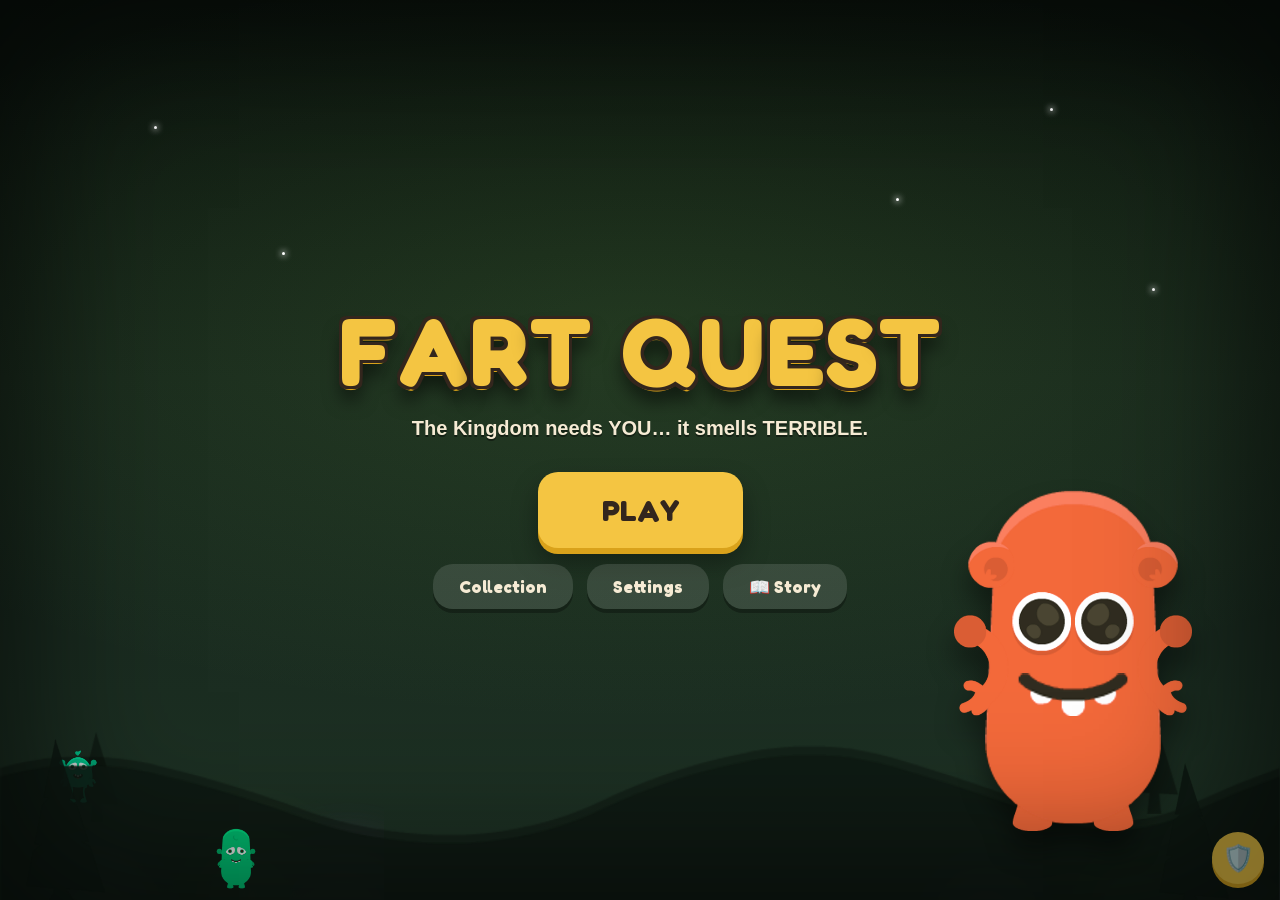
==== commit d70c7b72: "Complete Fart Quest: all 49 topics, 10 region bosses, passages, Castle Clench mock exam, story & tut" ====
--- a/index.html
+++ b/index.html
@@ -16,6 +16,9 @@
   <link rel="stylesheet" href="css/battle.css">
   <link rel="stylesheet" href="css/lesson.css">
   <link rel="stylesheet" href="css/formats.css">
+  <link rel="stylesheet" href="css/passage.css">
+  <link rel="stylesheet" href="css/exam.css">
+  <link rel="stylesheet" href="css/story.css">
 </head>
 <body>
   <div id="app"></div>
--- a/css/main.css
+++ b/css/main.css
@@ -125,23 +125,29 @@
 .fumes .blob {
   position: absolute;
   bottom: -10%;
-  width: calc(120px * var(--fume-scale));
-  height: calc(160px * var(--fume-scale));
+  width: calc(150px * var(--fume-scale));
+  height: calc(200px * var(--fume-scale));
   border-radius: 50%;
-  opacity: .5;
-  filter: blur(18px);
-  background: radial-gradient(circle at 50% 50%, var(--stink), transparent 70%);
+  opacity: .55;
+  filter: blur(22px);
+  background: radial-gradient(circle at 50% 50%, var(--stink-lime), var(--stink) 55%, transparent 75%);
 }
 .fumes .blob:nth-child(1) { left: 10%; animation: fume-rise 7s ease-in-out infinite; }
-.fumes .blob:nth-child(2) { left: 45%; background: radial-gradient(circle at 50% 50%, var(--stink-lime), transparent 70%); animation: fume-rise 9s ease-in-out infinite 1.2s; }
+.fumes .blob:nth-child(2) {
+  left: 45%;
+  width: calc(190px * var(--fume-scale));
+  height: calc(240px * var(--fume-scale));
+  background: radial-gradient(circle at 50% 50%, var(--stink-lime), transparent 70%);
+  animation: fume-rise 9s ease-in-out infinite 1.2s;
+}
 .fumes .blob:nth-child(3) { left: 75%; animation: fume-rise 8s ease-in-out infinite 2.4s; }
 
 @keyframes fume-rise {
-  0% { transform: translateY(0) translateX(0) scale(.8); opacity: 0; }
-  15% { opacity: .5; }
-  50% { transform: translateY(-45vh) translateX(14px) scale(1.05); }
-  85% { opacity: .35; }
-  100% { transform: translateY(-95vh) translateX(-10px) scale(1.15); opacity: 0; }
+  0% { transform: translateY(0) translateX(0) scale(.8) rotate(0deg); opacity: 0; }
+  15% { opacity: .55; }
+  50% { transform: translateY(-45vh) translateX(14px) scale(1.1) rotate(6deg); }
+  85% { opacity: .3; }
+  100% { transform: translateY(-95vh) translateX(-10px) scale(1.2) rotate(-4deg); opacity: 0; }
 }
 
 /* ---------- idle bob ---------- */
@@ -244,7 +250,9 @@
   position: relative;
   width: 100%;
   min-height: 100%;
-  background: linear-gradient(180deg, #0d160f 0%, var(--swamp-night) 45%, var(--swamp-deep) 100%);
+  background:
+    radial-gradient(120% 70% at 50% 38%, rgba(123,201,80,.14), transparent 60%),
+    linear-gradient(180deg, #0a120c 0%, var(--swamp-night) 42%, var(--swamp-deep) 100%);
   display: flex;
   flex-direction: column;
   align-items: center;
@@ -253,13 +261,63 @@
   padding: 24px;
 }
 
+/* ---- sky: stars + drifting clouds ---- */
+.title-sky {
+  position: absolute;
+  inset: 0;
+  z-index: 0;
+  pointer-events: none;
+  overflow: hidden;
+}
+.title-star {
+  position: absolute;
+  width: 3px;
+  height: 3px;
+  border-radius: 50%;
+  background: #fff;
+  box-shadow: 0 0 6px 1px rgba(255,255,255,.8);
+  animation: star-twinkle 2.6s ease-in-out infinite;
+  animation-delay: var(--d, 0s);
+}
+@keyframes star-twinkle {
+  0%, 100% { opacity: .25; }
+  50% { opacity: 1; }
+}
+.title-cloud {
+  position: absolute;
+  width: 220px;
+  opacity: .35;
+  filter: brightness(.5) saturate(0);
+}
+.title-cloud.c1 { top: 8%; left: -25%; animation: title-cloud-drift 75s linear infinite; }
+.title-cloud.c2 { top: 18%; left: -40%; width: 260px; opacity: .28; animation: title-cloud-drift 95s linear infinite -30s; }
+@keyframes title-cloud-drift {
+  from { transform: translateX(0); }
+  to { transform: translateX(160vw); }
+}
+
+/* ---- fumes either side of the buttons, not on top of them ---- */
+.title-fumes {
+  z-index: 1;
+  width: 30%;
+  top: 0;
+  bottom: 0;
+  opacity: .6;
+  -webkit-mask-image: linear-gradient(to bottom, transparent, transparent 38%, #000 55%);
+  mask-image: linear-gradient(to bottom, transparent, transparent 38%, #000 55%);
+}
+.title-fumes-left { left: 0; }
+.title-fumes-right { right: 0; left: auto; }
+
+/* ---- silhouette hills / trees / stinklings ---- */
 .title-hills {
   position: absolute;
   bottom: 0;
   left: 0;
   width: 100%;
-  height: 45%;
+  height: 48%;
   pointer-events: none;
+  z-index: 2;
 }
 .title-hills img {
   position: absolute;
@@ -269,12 +327,54 @@
   object-fit: cover;
   opacity: .9;
 }
-.title-hills .hill-back { bottom: -2%; opacity: .55; filter: brightness(.6); }
+.title-hills .hill-back { bottom: -2%; opacity: .5; filter: brightness(.55); }
 .title-hills .hill-front { bottom: -4%; }
 
+.title-tree {
+  position: absolute !important;
+  width: auto !important;
+  height: 130px !important;
+  bottom: 12% !important;
+  opacity: .85;
+  object-fit: contain !important;
+}
+.title-tree.tree-back-1 { left: 6%; height: 90px !important; opacity: .5; filter: brightness(.55); bottom: 18% !important; }
+.title-tree.tree-back-2 { right: 8%; height: 100px !important; opacity: .5; filter: brightness(.55); bottom: 20% !important; }
+.title-tree.tree-front-1 { left: 2%; height: 170px !important; bottom: -2% !important; }
+.title-tree.tree-front-2 { right: 4%; height: 150px !important; bottom: -3% !important; }
+
+.stinkling {
+  position: absolute !important;
+  width: 64px !important;
+  height: auto !important;
+  object-fit: contain !important;
+}
+.stinkling-a { left: 4%; bottom: 22% !important; width: 54px !important; opacity: .95; animation-duration: 3.1s; }
+.stinkling-b { right: 10%; bottom: 26% !important; width: 48px !important; opacity: .9; animation-duration: 2.7s; }
+.stinkling-c { left: 16%; bottom: 2% !important; width: 62px !important; animation-duration: 3.4s; }
+
+.title-whiffbeard {
+  position: absolute;
+  right: 6%;
+  bottom: 6%;
+  width: clamp(150px, 22vw, 260px);
+  height: auto;
+  z-index: 4;
+  filter: drop-shadow(0 18px 14px rgba(0,0,0,.45));
+  animation-duration: 3.2s;
+}
+
+.title-vignette {
+  position: absolute;
+  inset: 0;
+  z-index: 6;
+  pointer-events: none;
+  box-shadow: inset 0 0 140px 40px rgba(0,0,0,.55);
+}
+
 .title-wordmark {
   position: relative;
-  z-index: 3;
+  z-index: 5;
   display: flex;
   justify-content: center;
   flex-wrap: wrap;
@@ -283,11 +383,12 @@
   font-size: clamp(44px, 9vw, 96px);
   color: var(--gold);
   text-shadow:
-    2px 2px 0 var(--ink),
-    -2px -2px 0 var(--ink),
-    2px -2px 0 var(--ink),
-    -2px 2px 0 var(--ink),
-    0 10px 0 rgba(0,0,0,.35);
+    3px 3px 0 var(--ink),
+    -3px -3px 0 var(--ink),
+    3px -3px 0 var(--ink),
+    -3px 3px 0 var(--ink),
+    0 4px 0 var(--gold-deep),
+    0 14px 18px rgba(0,0,0,.55);
   letter-spacing: 2px;
   margin-bottom: 8px;
 }
@@ -318,7 +419,7 @@
 
 .title-subtitle {
   position: relative;
-  z-index: 3;
+  z-index: 5;
   color: var(--parchment);
   font-size: 20px;
   text-align: center;
@@ -330,7 +431,7 @@
 
 .title-buttons {
   position: relative;
-  z-index: 3;
+  z-index: 5;
   display: flex;
   flex-direction: column;
   align-items: center;
@@ -343,6 +444,8 @@
 .title-secondary-row {
   display: flex;
   gap: 14px;
+  flex-wrap: wrap;
+  justify-content: center;
 }
 .title-secondary-row .btn {
   font-size: 17px;
@@ -353,7 +456,7 @@
   position: absolute;
   bottom: calc(16px + var(--safe-b));
   right: calc(16px + var(--safe-r));
-  z-index: 4;
+  z-index: 7;
   opacity: .55;
 }
 
@@ -364,7 +467,7 @@
   position: relative;
   width: 100%;
   height: 100%;
-  background: linear-gradient(180deg, #1a2f1f 0%, var(--swamp-deep) 60%, var(--swamp-mid) 100%);
+  background: linear-gradient(180deg, #101d14 0%, var(--swamp-deep) 38%, var(--swamp-mid) 100%);
   overflow: hidden;
 }
 
@@ -406,9 +509,69 @@
 
 .map-stage {
   position: relative;
-  width: 2600px;
+  width: 5400px;
   height: 100%;
-  min-height: 520px;
+  min-height: 560px;
+}
+
+/* ---- sky band (top ~35%): moon + stars ---- */
+.map-sky {
+  position: absolute;
+  top: 0;
+  left: 0;
+  width: 100%;
+  height: 38%;
+  z-index: 0;
+  pointer-events: none;
+  overflow: hidden;
+}
+.map-moon {
+  position: absolute;
+  top: 10%;
+  left: 6%;
+  width: 130px;
+  height: 130px;
+  border-radius: 50%;
+  background: radial-gradient(circle at 38% 35%, #fffbe8, #f3e9c0 55%, #d9cd9c 100%);
+  box-shadow:
+    0 0 70px 18px rgba(243, 233, 192, .35),
+    inset -18px -14px 0 rgba(0,0,0,.08),
+    inset 10px 18px 0 rgba(0,0,0,.06),
+    inset -34px 20px 0 rgba(0,0,0,.05);
+}
+.map-star {
+  position: absolute;
+  width: 3px;
+  height: 3px;
+  border-radius: 50%;
+  background: #fff;
+  box-shadow: 0 0 6px 1px rgba(255,255,255,.8);
+  animation: star-twinkle 2.6s ease-in-out infinite;
+  animation-delay: var(--d, 0s);
+}
+
+.map-fireflies {
+  position: absolute;
+  inset: 0;
+  z-index: 2;
+  pointer-events: none;
+}
+.firefly {
+  position: absolute;
+  width: 5px;
+  height: 5px;
+  border-radius: 50%;
+  background: var(--gold);
+  box-shadow: 0 0 8px 3px rgba(244,197,66,.7);
+  animation-name: firefly-drift;
+  animation-timing-function: ease-in-out;
+  animation-iteration-count: infinite;
+}
+@keyframes firefly-drift {
+  0%, 100% { transform: translate(0,0); opacity: .4; }
+  25% { transform: translate(30px,-24px); opacity: 1; }
+  50% { transform: translate(-10px,-46px); opacity: .5; }
+  75% { transform: translate(-34px,-16px); opacity: 1; }
 }
 
 .map-layer {
@@ -416,19 +579,49 @@
   inset: 0;
   pointer-events: none;
 }
-.map-layer.layer-hills { z-index: 1; opacity: .5; }
-.map-layer.layer-clouds { z-index: 1; opacity: .8; }
+.map-layer.layer-hills { z-index: 1; opacity: .6; top: 22%; }
+.map-layer.layer-clouds { z-index: 1; opacity: .7; }
 .map-layer img {
   position: absolute;
   bottom: 10%;
-  height: 220px;
+  height: 260px;
   width: auto;
 }
-.map-layer.layer-clouds img { bottom: auto; top: 8%; height: 90px; opacity: .6; }
+.map-layer.layer-clouds img { bottom: auto; top: 6%; height: 100px; opacity: .55; }
+
+/* region entrance sign */
+.region-sign {
+  position: absolute;
+  left: 40px;
+  top: 30%;
+  z-index: 4;
+  background: #5a4632;
+  color: var(--parchment);
+  font-family: 'Fredoka', sans-serif;
+  font-weight: 700;
+  font-size: 26px;
+  padding: 12px 26px;
+  border-radius: 6px;
+  transform: rotate(-3deg);
+  box-shadow: 0 6px 0 rgba(0,0,0,.35), 0 10px 20px rgba(0,0,0,.4);
+  border: 3px solid #3f3122;
+}
+.region-sign::before, .region-sign::after {
+  content: '';
+  position: absolute;
+  top: -6px;
+  width: 14px;
+  height: 14px;
+  border-radius: 50%;
+  background: #2b2118;
+  box-shadow: inset 0 2px 2px rgba(0,0,0,.5);
+}
+.region-sign::before { left: 12px; }
+.region-sign::after { right: 12px; }
 
 .map-trail {
   position: absolute;
-  bottom: 90px;
+  bottom: 17%;
   left: 40px;
   right: 0;
   height: 4px;
@@ -438,19 +631,22 @@
   background-repeat: repeat-x;
 }
 
+/* ---- ground/trail band (bottom ~50%) ---- */
 .map-region {
   position: absolute;
-  bottom: 40px;
+  bottom: 6%;
+  left: 20px;
   z-index: 3;
   display: flex;
   flex-direction: row;
   align-items: flex-end;
+  height: 46%;
 }
 
 .map-pad {
   position: relative;
-  width: 150px;
-  min-height: 170px;
+  width: 210px;
+  min-height: 220px;
   display: flex;
   flex-direction: column;
   align-items: center;
@@ -459,26 +655,38 @@
   border: none;
   background: transparent;
   padding: 0;
-  margin: 0 34px;
-}
+  margin: 0 20px;
+  transform: translateY(var(--pad-offset, 0));
+}
+
+.map-between-tree {
+  align-self: flex-end;
+  height: 120px;
+  width: auto;
+  opacity: .8;
+  margin: 0 -8px;
+  pointer-events: none;
+  object-fit: contain;
+}
+.map-between-tree.tree-b { height: 90px; opacity: .65; filter: brightness(.7); }
 
 .pad-stone {
-  width: 118px;
-  height: 34px;
+  width: 168px;
+  height: 46px;
   border-radius: 50%;
   background: radial-gradient(ellipse at 50% 30%, #6b6255, #45403a);
-  box-shadow: 0 6px 0 rgba(0,0,0,.35), inset 0 -4px 8px rgba(0,0,0,.4);
+  box-shadow: 0 8px 0 rgba(0,0,0,.35), inset 0 -4px 8px rgba(0,0,0,.4);
 }
 .map-pad.conquered .pad-stone {
   background: radial-gradient(ellipse at 50% 30%, var(--gold), var(--gold-deep));
 }
 
 .pad-creature {
-  width: 90px;
-  height: 90px;
+  width: 130px;
+  height: 130px;
   object-fit: contain;
   filter: brightness(0) saturate(100%);
-  margin-bottom: -8px;
+  margin-bottom: -12px;
 }
 .map-pad.conquered .pad-creature {
   filter: none;
@@ -486,26 +694,26 @@
 .pad-creature.idle-bob { animation-duration: 2.6s; }
 
 .pad-plaque {
-  margin-top: 6px;
+  margin-top: 8px;
   background: var(--parchment);
   color: var(--ink);
   font-family: 'Fredoka', sans-serif;
   font-weight: 700;
-  font-size: 13px;
-  padding: 4px 10px;
+  font-size: 14px;
+  padding: 5px 12px;
   border-radius: 8px;
   box-shadow: 0 3px 0 rgba(0,0,0,.25);
-  white-space: nowrap;
-  max-width: 140px;
-  overflow: hidden;
-  text-overflow: ellipsis;
+  white-space: normal;
+  line-height: 1.15;
+  max-width: 180px;
+  text-align: center;
 }
 
 .pad-sparkle {
   position: absolute;
   top: -6px;
-  right: 6px;
-  font-size: 20px;
+  right: 12px;
+  font-size: 26px;
   animation: sparkle-spin 2.4s linear infinite;
 }
 @keyframes sparkle-spin {
@@ -515,9 +723,20 @@
 
 .map-pad .pad-fumes {
   position: absolute;
-  bottom: 30px;
+  bottom: 0;
   width: 100%;
-  height: 90px;
+  height: 320px;
+  /* visible near the pad, fading as the stink rises */
+  -webkit-mask-image: linear-gradient(to top, #000 0%, #000 45%, transparent 95%);
+  mask-image: linear-gradient(to top, #000 0%, #000 45%, transparent 95%);
+}
+/* shorter rise inside the pad's 320px fume column (the shared keyframe travels in vh) */
+.map-pad .pad-fumes .blob { animation-name: pad-fume-rise !important; }
+@keyframes pad-fume-rise {
+  0% { transform: translateY(40px) translateX(0) scale(.8) rotate(0deg); opacity: 0; }
+  18% { opacity: .6; }
+  60% { transform: translateY(-130px) translateX(12px) scale(1.05) rotate(6deg); opacity: .4; }
+  100% { transform: translateY(-240px) translateX(-8px) scale(1.15) rotate(-4deg); opacity: 0; }
 }
 
 .map-pad-fogged {
@@ -525,22 +744,40 @@
   filter: grayscale(.4);
 }
 .plank-sign {
-  background: #5a4632;
+  background: linear-gradient(180deg, #6b5236, #4a3722);
   color: var(--parchment);
   font-family: 'Fredoka', sans-serif;
   font-weight: 700;
-  font-size: 12px;
-  padding: 6px 10px;
+  font-size: 13px;
+  padding: 8px 12px;
   border-radius: 4px;
   transform: rotate(-3deg);
-  box-shadow: 0 3px 0 rgba(0,0,0,.3);
-  text-align: center;
-  max-width: 130px;
+  box-shadow: 0 4px 0 rgba(0,0,0,.3), inset 0 0 0 2px rgba(0,0,0,.2);
+  text-align: center;
+  max-width: 150px;
+  border: 2px solid #3a2c1c;
+  position: relative;
+}
+.plank-sign::before {
+  content: '';
+  position: absolute;
+  top: 4px; left: 4px; right: 4px; bottom: 4px;
+  border: 1px dashed rgba(246,235,212,.25);
+  border-radius: 2px;
+  pointer-events: none;
+}
+
+.map-far-wrap {
+  position: absolute;
+  left: 3280px;
+  display: flex;
+  align-items: flex-end;
+  gap: 56px;
+  bottom: 14%;
 }
 
 .map-region-far {
-  position: absolute;
-  bottom: 60px;
+  position: relative;
   z-index: 2;
   opacity: .4;
   display: flex;
@@ -556,7 +793,7 @@
   font-weight: 600;
   padding: 5px 9px;
   border-radius: 4px;
-  max-width: 130px;
+  width: 110px;
   text-align: center;
   transform: rotate(2deg);
 }
@@ -570,18 +807,35 @@
 
 .map-boss-hill {
   position: absolute;
-  bottom: 40px;
-  right: 60px;
+  bottom: 14%;
+  left: 2900px;
   z-index: 3;
   display: flex;
   flex-direction: column;
   align-items: center;
   text-align: center;
+  cursor: pointer;
+}
+.boss-aura {
+  position: absolute;
+  bottom: 10%;
+  width: 220px;
+  height: 220px;
+  border-radius: 50%;
+  background: radial-gradient(circle, rgba(155,89,208,.45), transparent 70%);
+  filter: blur(6px);
+  animation: boss-aura-pulse 3.4s ease-in-out infinite;
+  pointer-events: none;
+}
+@keyframes boss-aura-pulse {
+  0%, 100% { transform: scale(1); opacity: .7; }
+  50% { transform: scale(1.15); opacity: 1; }
 }
 .map-boss-hill img {
-  width: 160px;
+  position: relative;
+  width: 170px;
   filter: brightness(0);
-  opacity: .85;
+  opacity: .9;
 }
 .boss-note {
   margin-top: 8px;
@@ -594,6 +848,7 @@
   border-radius: 10px;
   max-width: 170px;
   box-shadow: 0 4px 0 rgba(0,0,0,.3);
+  position: relative;
 }
 
 .coach-bubble {
@@ -623,6 +878,147 @@
 }
 
 /* =====================================================================
+   MAP SCREEN v2 — themed region bands, locked blocks, Castle Clench gate,
+   HUD next-quest/patrol buttons (ENGINE_SPEC_2 §G/§H/§I)
+   ===================================================================== */
+.map-hud { gap: 10px; }
+.hud-left, .hud-right { display: flex; align-items: center; gap: 10px; }
+.hud-btn {
+  border: none;
+  cursor: pointer;
+  font-family: 'Fredoka', sans-serif;
+  font-size: 14px;
+}
+.hud-btn-disabled { opacity: .45; cursor: not-allowed; }
+
+.map-band {
+  position: absolute;
+  bottom: 0;
+  z-index: 3;
+  height: 66%;
+  border-top-left-radius: 44px;
+  border-top-right-radius: 44px;
+  box-shadow: inset 0 14px 30px rgba(0, 0, 0, .35);
+}
+.map-band.cleansed { filter: brightness(1.25) saturate(1.1); }
+
+.region-band-sign {
+  position: absolute;
+  left: 24px;
+  top: 7%;
+  background: #5a4632;
+  color: var(--parchment);
+  font-family: 'Fredoka', sans-serif;
+  font-weight: 700;
+  font-size: 20px;
+  padding: 8px 18px;
+  border-radius: 6px;
+  transform: rotate(-3deg);
+  box-shadow: 0 5px 0 rgba(0, 0, 0, .35), 0 8px 16px rgba(0, 0, 0, .4);
+  border: 3px solid rgba(0, 0, 0, .3);
+  white-space: nowrap;
+  max-width: calc(100% - 48px);
+  overflow: hidden;
+  text-overflow: ellipsis;
+}
+
+.band-pads-row {
+  position: absolute;
+  bottom: 6%;
+  left: 20px;
+  display: flex;
+  flex-direction: row;
+  align-items: flex-end;
+  height: 46%;
+}
+
+/* boss hill inside a region band anchors to the band's own right edge
+   instead of the old fixed stage-wide left:2900px position. */
+.map-boss-hill.map-boss-hill-region {
+  left: auto;
+  right: 20px;
+  bottom: 14%;
+}
+.map-boss-hill-region img {
+  /* only Countfather's asset is a pre-baked silhouette; other region bosses
+     ship full-colour art and must not be flattened to black. */
+  filter: none;
+  opacity: 1;
+}
+
+.plank-creature {
+  display: block;
+  font-size: 11px;
+  font-weight: 600;
+  opacity: .85;
+}
+
+@keyframes next-quest-ping {
+  0% { box-shadow: 0 0 0 0 rgba(244, 197, 66, .9); }
+  100% { box-shadow: 0 0 0 26px rgba(244, 197, 66, 0); }
+}
+.next-quest-ping .pad-stone { animation: next-quest-ping 900ms ease-out 2; }
+
+.map-region-locked {
+  position: absolute;
+  bottom: 14%;
+  z-index: 2;
+  border: none;
+  background: transparent;
+  padding: 0;
+  cursor: pointer;
+  display: flex;
+  flex-direction: column;
+  align-items: center;
+  opacity: .6;
+  filter: grayscale(.5) brightness(.75);
+}
+.map-region-locked .region-block {
+  width: 140px;
+  height: 150px;
+  border-radius: 16px;
+}
+.map-region-locked .closed-sign {
+  width: 220px;
+  font-size: 12px;
+}
+.locked-requirement {
+  margin-top: 0;
+  max-width: 220px;
+  background: var(--swamp-night);
+  color: var(--gold);
+  font-size: 11px;
+  font-weight: 700;
+  padding: 0 12px;
+  border-radius: 8px;
+  text-align: center;
+  max-height: 0;
+  opacity: 0;
+  overflow: hidden;
+  transition: max-height 220ms ease, opacity 220ms ease, padding 220ms ease, margin-top 220ms ease;
+}
+.locked-requirement.show {
+  margin-top: 8px;
+  max-height: 120px;
+  opacity: 1;
+  padding: 8px 12px;
+}
+
+.map-castle-gate { opacity: .85; filter: none; }
+.castle-block {
+  width: 160px;
+  height: 190px;
+  border-radius: 20px;
+  background: linear-gradient(180deg, #241a14, #120c08);
+  display: flex;
+  align-items: center;
+  justify-content: center;
+  font-size: 52px;
+  box-shadow: inset 0 0 0 4px rgba(244, 197, 66, .25), 0 10px 0 rgba(0, 0, 0, .4);
+}
+.map-castle-gate .closed-sign { width: 260px; font-size: 13px; background: #241a14; }
+
+/* =====================================================================
    TOPIC SCREEN
    ===================================================================== */
 .topic-screen {
@@ -956,6 +1352,42 @@
 }
 .parent-table th { background: #e9e9e6; }
 
+.topic-reset-btn {
+  border: none;
+  background: #a12f2f;
+  color: #fff;
+  font-size: 12px;
+  font-weight: 600;
+  padding: 6px 12px;
+  border-radius: 6px;
+  cursor: pointer;
+}
+
+.parent-subhead {
+  max-width: 800px;
+  margin: 24px auto 10px;
+  font-size: 17px;
+  font-weight: 700;
+}
+.parent-empty-note {
+  max-width: 800px;
+  margin: 0 auto 16px;
+  font-size: 13px;
+  color: #555;
+}
+.parent-mock-section {
+  max-width: 800px;
+  margin: 0 auto;
+}
+
+.parent-export-note {
+  max-width: 800px;
+  margin: -12px auto 20px;
+  font-size: 12px;
+  color: #555;
+  text-align: center;
+}
+
 .parent-actions {
   max-width: 800px;
   margin: 0 auto 24px;
@@ -1084,6 +1516,12 @@
 .text-size-btns button.active {
   background: var(--gold);
   box-shadow: 0 3px 0 var(--gold-deep);
+}
+
+.settings-replay-row {
+  justify-content: center;
+  gap: 12px;
+  flex-wrap: wrap;
 }
 
 .settings-back {
--- a/css/battle.css
+++ b/css/battle.css
@@ -48,6 +48,34 @@
   animation: pong-bubble 1.2s linear infinite;
   transition: width 300ms ease;
   width: 100%;
+  position: relative;
+  overflow: hidden;
+}
+.pong-meter-fill::before {
+  /* bubbling-liquid top highlight */
+  content: '';
+  position: absolute;
+  top: 0; left: 0; right: 0;
+  height: 45%;
+  background: linear-gradient(180deg, rgba(255,255,255,.55), rgba(255,255,255,0));
+  border-radius: 999px 999px 0 0;
+}
+.pong-meter-fill::after {
+  /* small rising bubbles for extra fizz */
+  content: '';
+  position: absolute;
+  inset: 0;
+  background-image:
+    radial-gradient(circle, rgba(255,255,255,.6) 2px, transparent 2.5px),
+    radial-gradient(circle, rgba(255,255,255,.45) 1.5px, transparent 2px);
+  background-size: 26px 14px, 18px 10px;
+  background-position: 4px 10px, 14px 2px;
+  animation: pong-fizz 2.4s linear infinite;
+  mix-blend-mode: overlay;
+}
+@keyframes pong-fizz {
+  from { background-position: 4px 10px, 14px 2px; }
+  to { background-position: 4px -14px, 14px -18px; }
 }
 @keyframes pong-bubble {
   from { background-position: 0 0; }
@@ -110,6 +138,7 @@
   color: var(--gold);
   text-shadow: 3px 3px 0 var(--ink), -3px -3px 0 var(--ink), 3px -3px 0 var(--ink), -3px 3px 0 var(--ink);
   pointer-events: none;
+  letter-spacing: 1px;
 }
 .mega-parp-banner.show {
   animation: mega-parp-pop 1.3s var(--spring) forwards;
@@ -121,6 +150,29 @@
   85% { opacity: 1; }
   100% { transform: translate(-50%, -50%) scale(1.05) rotate(0deg); opacity: 0; }
 }
+/* full-width diagonal flash ribbon behind the banner text */
+.mega-parp-banner::before {
+  content: '';
+  position: absolute;
+  left: 50%;
+  top: 50%;
+  width: 160vw;
+  height: 84px;
+  transform: translate(-50%, -50%) rotate(-6deg) scaleX(0);
+  background: linear-gradient(90deg, transparent, var(--gold-deep) 12%, var(--gold) 50%, var(--gold-deep) 88%, transparent);
+  box-shadow: 0 0 40px 10px rgba(244,197,66,.5);
+  z-index: -1;
+  transform-origin: center;
+}
+.mega-parp-banner.show::before {
+  animation: mega-parp-ribbon 1.3s var(--spring) forwards;
+}
+@keyframes mega-parp-ribbon {
+  0% { transform: translate(-50%, -50%) rotate(-6deg) scaleX(0); opacity: 0; }
+  30% { transform: translate(-50%, -50%) rotate(-6deg) scaleX(1); opacity: 1; }
+  75% { opacity: 1; }
+  100% { transform: translate(-50%, -50%) rotate(-6deg) scaleX(1); opacity: 0; }
+}
 
 .battle-arena {
   position: relative;
@@ -130,7 +182,28 @@
   overflow: hidden;
   padding: 0 24px;
 }
-
+.battle-arena::before {
+  /* stage floor: soft gradient grounding the arena */
+  content: '';
+  position: absolute;
+  left: 0; right: 0; bottom: 0;
+  height: 30%;
+  background: linear-gradient(180deg, transparent, rgba(0,0,0,.28));
+  pointer-events: none;
+  z-index: 1;
+}
+.battle-arena::after {
+  /* soft vignette so the card/creature pop against the region bg */
+  content: '';
+  position: absolute;
+  inset: 0;
+  box-shadow: inset 0 0 120px 20px rgba(0,0,0,.35);
+  pointer-events: none;
+  z-index: 1;
+}
+
+/* CSS-only wisps drifting around the creature (battle.js's .fumes div ships empty,
+   so we render the wisps here via pseudo-elements — no JS/markup dependency). */
 .battle-creature-wrap {
   position: absolute;
   right: 4%;
@@ -142,12 +215,39 @@
   flex-direction: column;
   align-items: center;
   z-index: 5;
+  /* soft elliptical ground shadow, layered behind the creature art */
+  background: radial-gradient(ellipse 55% 40% at 50% 96%, rgba(0,0,0,.45), transparent 72%);
+}
+.battle-creature-wrap::before,
+.battle-creature-wrap::after {
+  content: '';
+  position: absolute;
+  bottom: 6%;
+  width: 60%;
+  height: 55%;
+  border-radius: 50%;
+  filter: blur(20px);
+  opacity: .5;
+  pointer-events: none;
+  z-index: -1;
+  background: radial-gradient(circle at 50% 50%, var(--stink-lime), var(--stink) 55%, transparent 75%);
+  animation: creature-wisp-rise 6.5s ease-in-out infinite;
+}
+.battle-creature-wrap::before { left: -10%; animation-delay: 0s; }
+.battle-creature-wrap::after { right: -14%; width: 46%; animation-delay: 2.6s; }
+@keyframes creature-wisp-rise {
+  0% { transform: translateY(0) scale(.85); opacity: 0; }
+  20% { opacity: .5; }
+  60% { transform: translateY(-60%) scale(1.05); }
+  100% { transform: translateY(-115%) scale(1.15); opacity: 0; }
 }
 .battle-creature-wrap img {
   width: 100%;
   height: auto;
   object-fit: contain;
   filter: drop-shadow(0 16px 12px rgba(0,0,0,.4));
+  position: relative;
+  z-index: 1;
 }
 .battle-creature-wrap.jolt {
   animation: creature-jolt 340ms var(--spring);
@@ -192,9 +292,10 @@
   max-width: 620px;
   width: 100%;
   background: var(--card);
-  border-radius: var(--r-lg);
-  box-shadow: var(--shadow-card);
-  padding: 28px;
+  border-radius: calc(var(--r-lg) + 4px);
+  box-shadow: 0 12px 0 rgba(0,0,0,.2), 0 26px 52px rgba(0,0,0,.42);
+  padding: 32px;
+  border: 3px solid rgba(255,255,255,.5);
 }
 .battle-card.flash-correct {
   animation: card-flash-correct 500ms ease;
--- a/css/lesson.css
+++ b/css/lesson.css
@@ -43,6 +43,7 @@
   display: flex;
   flex-direction: column;
   align-items: center;
+  justify-content: center;
   padding: 10px 20px calc(140px + var(--safe-b));
 }
 
@@ -59,16 +60,18 @@
 }
 .wb-frame {
   flex: 0 0 auto;
-  width: 84px;
-  height: 84px;
-  border-radius: 50%;
-  background: radial-gradient(circle at 35% 30%, #3d5a3f, var(--swamp-deep));
-  border: 4px solid var(--gold);
-  display: flex;
-  align-items: center;
-  justify-content: center;
-  font-size: 42px;
-  box-shadow: var(--shadow-card);
+  width: clamp(140px, 20vw, 210px);
+  align-self: flex-end;
+  display: flex;
+  align-items: flex-end;
+  justify-content: center;
+  filter: drop-shadow(0 12px 10px rgba(0,0,0,.25));
+}
+.wb-img {
+  width: 100%;
+  height: auto;
+  object-fit: contain;
+  animation: idle-bob 2.6s ease-in-out infinite alternate;
 }
 .speech-bubble {
   position: relative;
@@ -79,6 +82,7 @@
   font-size: 22px;
   line-height: 1.45;
   flex: 1 1 auto;
+  margin-bottom: 18px;
 }
 .speech-bubble::after {
   content: '';
@@ -105,6 +109,29 @@
   color: #8c7a63;
   font-style: italic;
 }
+/* END state: typing finished (tap-hint class removed) — pulsing "tap to continue" chevron */
+.speech-bubble:not(.tap-hint)::before {
+  content: '▸';
+  position: absolute;
+  bottom: -8px;
+  right: 10px;
+  width: 26px;
+  height: 26px;
+  border-radius: 50%;
+  background: var(--gold);
+  color: var(--ink);
+  font-size: 13px;
+  font-weight: 700;
+  display: flex;
+  align-items: center;
+  justify-content: center;
+  box-shadow: 0 3px 0 var(--gold-deep);
+  animation: tap-chevron-pulse 1.3s ease-in-out infinite;
+}
+@keyframes tap-chevron-pulse {
+  0%, 100% { transform: scale(1); }
+  50% { transform: scale(1.18); }
+}
 
 /* ---- show card ---- */
 .show-card {
@@ -202,7 +229,7 @@
   margin: 18px 0;
   text-align: center;
 }
-.slide-demo .pv-grid { transition: transform 500ms var(--spring); }
+.slide-demo .pv-grid { transition: transform 600ms var(--spring); }
 .slide-demo .pv-grid.pv-before.animating { transform: translateX(var(--slide-x, 0)); opacity: 0; }
 .slide-arrow {
   font-family: 'Fredoka', sans-serif;
@@ -212,11 +239,11 @@
   font-size: 16px;
 }
 .slide-arrow.whoosh {
-  animation: whoosh-text 600ms ease;
+  animation: whoosh-text 600ms var(--spring);
 }
 @keyframes whoosh-text {
   0% { transform: scale(.7); opacity: 0; }
-  50% { transform: scale(1.2); opacity: 1; }
+  50% { transform: scale(1.25); opacity: 1; }
   100% { transform: scale(1); }
 }
 .slide-replay {
@@ -235,11 +262,26 @@
 .slide-replay:active { transform: translateY(2px); box-shadow: 0 2px 0 var(--gold-deep); }
 
 .pv-after.sliding-in {
-  animation: slide-appear 500ms var(--spring);
-}
+  animation: slide-appear 600ms var(--spring);
+}
+.pv-after.sliding-in .pv-cell {
+  animation: slide-tile-pop 600ms var(--spring) backwards;
+}
+.pv-after.sliding-in .pv-col.pv-point .pv-cell {
+  animation: none;
+}
+.pv-after.sliding-in .pv-col:nth-child(1) .pv-cell { animation-delay: 0ms; }
+.pv-after.sliding-in .pv-col:nth-child(2) .pv-cell { animation-delay: 40ms; }
+.pv-after.sliding-in .pv-col:nth-child(3) .pv-cell { animation-delay: 80ms; }
+.pv-after.sliding-in .pv-col:nth-child(4) .pv-cell { animation-delay: 120ms; }
 @keyframes slide-appear {
-  from { opacity: 0; transform: translateY(10px); }
-  to { opacity: 1; transform: translateY(0); }
+  from { opacity: 0; transform: translateY(14px) scale(.9); }
+  to { opacity: 1; transform: translateY(0) scale(1); }
+}
+@keyframes slide-tile-pop {
+  0% { transform: scale(.6); box-shadow: 0 4px 0 rgba(0,0,0,.3), 0 0 0 0 rgba(244,197,66,0); }
+  55% { transform: scale(1.12); box-shadow: 0 4px 0 rgba(0,0,0,.3), 0 0 18px 4px rgba(244,197,66,.6); }
+  100% { transform: scale(1); box-shadow: 0 4px 0 rgba(0,0,0,.3), 0 0 0 0 rgba(244,197,66,0); }
 }
 
 /* ---- numline ---- */
--- a/css/formats.css
+++ b/css/formats.css
@@ -178,3 +178,320 @@
     grid-template-columns: 1fr;
   }
 }
+
+/* ---------- errorspot ("Spot the Stink") ---------- */
+
+.fmt-errorspot {
+  display: flex;
+  flex-direction: column;
+  width: 100%;
+}
+
+.fmt-errorspot-sentence {
+  display: flex;
+  flex-wrap: wrap;
+  align-items: flex-end;
+  gap: 10px 8px;
+  padding: 20px;
+  margin-bottom: 18px;
+  background: var(--card);
+  border-radius: var(--r-md);
+  box-shadow: var(--shadow-card);
+  font-size: 22px;
+  line-height: 1.6;
+}
+
+.fmt-errorspot-seg-wrap {
+  display: inline-flex;
+  flex-direction: column;
+  align-items: center;
+  gap: 4px;
+}
+
+.fmt-errorspot-pill {
+  display: inline-flex;
+  align-items: center;
+  min-height: 60px;
+  padding: 10px 16px;
+  background: var(--parchment);
+  color: var(--ink);
+  border: none;
+  border-radius: var(--r-sm);
+  box-shadow: 0 4px 0 rgba(0, 0, 0, .12);
+  font-family: inherit;
+  font-size: 22px;
+  cursor: pointer;
+  transform: scale(1);
+  transition: transform 140ms var(--spring), box-shadow 140ms var(--spring);
+}
+
+.fmt-errorspot-pill:hover {
+  transform: translateY(-2px);
+}
+
+.fmt-errorspot-pill:active,
+.fmt-errorspot-pill.fmt-pressed {
+  transform: scale(.94) translateY(2px);
+}
+
+.fmt-errorspot-chip {
+  display: inline-flex;
+  align-items: center;
+  justify-content: center;
+  width: 28px;
+  height: 28px;
+  border-radius: 50%;
+  background: var(--gold);
+  color: var(--ink);
+  font-weight: 700;
+  font-size: 14px;
+  box-shadow: 0 2px 0 var(--gold-deep);
+}
+
+.fmt-errorspot-pill.fmt-wrong-seg {
+  box-shadow: 0 0 0 4px var(--wrong), 0 4px 0 rgba(0, 0, 0, .12);
+}
+
+.fmt-errorspot-pill.fmt-correct {
+  box-shadow: 0 0 0 4px var(--correct), 0 4px 0 rgba(0, 0, 0, .12);
+}
+
+.fmt-errorspot-nbutton {
+  min-height: 64px;
+  padding: 14px 18px;
+  border: none;
+  border-radius: var(--r-md);
+  background: var(--gold);
+  color: var(--ink);
+  font-family: 'Fredoka', -apple-system, sans-serif;
+  font-weight: 700;
+  font-size: 22px;
+  box-shadow: 0 6px 0 var(--gold-deep), 0 12px 24px rgba(0, 0, 0, .3);
+  cursor: pointer;
+  transform: scale(1);
+  transition: transform 140ms var(--spring), box-shadow 140ms var(--spring);
+}
+
+.fmt-errorspot-nbutton:active,
+.fmt-errorspot-nbutton.fmt-pressed {
+  transform: scale(.96) translateY(2px);
+}
+
+.fmt-errorspot-nbutton.fmt-correct {
+  box-shadow: 0 0 0 4px var(--correct), 0 6px 0 var(--gold-deep);
+}
+
+.fmt-errorspot-nbutton.fmt-wrong {
+  box-shadow: 0 0 0 4px var(--wrong), 0 6px 0 var(--gold-deep);
+}
+
+/* ---------- clozebox ---------- */
+
+.fmt-clozebox {
+  display: flex;
+  flex-direction: column;
+  width: 100%;
+}
+
+.fmt-clozebox-sentence {
+  padding: 20px;
+  margin-bottom: 18px;
+  background: var(--card);
+  border-radius: var(--r-md);
+  box-shadow: var(--shadow-card);
+  font-size: 22px;
+  line-height: 1.6;
+  color: var(--ink);
+}
+
+.fmt-clozebox-gap {
+  display: inline-flex;
+  align-items: center;
+  justify-content: center;
+  min-width: 100px;
+  padding: 4px 12px;
+  margin: 0 4px;
+  border-radius: var(--r-sm);
+  background: var(--parchment);
+  box-shadow: inset 0 0 0 2px var(--gold-deep);
+  font-weight: 700;
+  color: var(--gold-deep);
+}
+
+.fmt-clozebox-gap.fmt-clozebox-filled {
+  color: var(--ink);
+  background: var(--gold);
+  box-shadow: inset 0 0 0 2px var(--gold-deep);
+  animation: fmt-clozebox-snap 320ms var(--spring);
+}
+
+@keyframes fmt-clozebox-snap {
+  0% { transform: scale(.7); }
+  100% { transform: scale(1); }
+}
+
+.fmt-clozebox-tray {
+  display: grid;
+  grid-template-columns: repeat(auto-fit, minmax(120px, 1fr));
+  gap: 14px;
+}
+
+.fmt-clozebox-tile {
+  display: flex;
+  align-items: center;
+  gap: 10px;
+  min-height: 64px;
+  padding: 12px 16px;
+  background: var(--card);
+  color: var(--ink);
+  border: none;
+  border-radius: var(--r-md);
+  box-shadow: var(--shadow-card);
+  font-family: inherit;
+  font-size: 18px;
+  cursor: pointer;
+  transform: scale(1);
+  transition: transform 140ms var(--spring), box-shadow 140ms var(--spring);
+}
+
+.fmt-clozebox-tile:hover {
+  transform: translateY(-2px);
+}
+
+.fmt-clozebox-tile:active,
+.fmt-clozebox-tile.fmt-pressed {
+  transform: scale(.94) translateY(2px);
+}
+
+.fmt-clozebox-tile-text {
+  flex: 1 1 auto;
+}
+
+.fmt-clozebox-tile.fmt-correct {
+  box-shadow: 0 0 0 4px var(--correct), var(--shadow-card);
+}
+
+.fmt-clozebox-tile.fmt-wrong {
+  box-shadow: 0 0 0 4px var(--wrong), var(--shadow-card);
+}
+
+/* ---------- wordentry ---------- */
+
+.fmt-wordentry {
+  display: flex;
+  flex-direction: column;
+  width: 100%;
+}
+
+.fmt-wordentry-hint {
+  margin: -8px 0 16px;
+  font-size: 16px;
+  font-style: italic;
+  color: var(--ink);
+  opacity: .7;
+}
+
+.fmt-wordentry-wrap {
+  padding: 10px 20px;
+}
+
+.fmt-wordentry-input {
+  flex: 1 1 auto;
+  width: 100%;
+  min-height: 48px;
+  border: none;
+  background: transparent;
+  font-family: 'Fredoka', -apple-system, sans-serif;
+  font-weight: 500;
+  font-size: 28px;
+  color: var(--ink);
+  outline: none;
+}
+
+.fmt-wordentry-fire {
+  width: 100%;
+  margin-top: 16px;
+}
+
+/* ---------- selecttwo ---------- */
+
+.fmt-selecttwo {
+  display: flex;
+  flex-direction: column;
+  width: 100%;
+}
+
+.fmt-selecttwo-grid {
+  display: grid;
+  grid-template-columns: repeat(auto-fit, minmax(140px, 1fr));
+  gap: 14px;
+  margin-bottom: 18px;
+}
+
+.fmt-selecttwo-tile {
+  display: flex;
+  align-items: center;
+  gap: 12px;
+  min-height: 64px;
+  padding: 14px 18px;
+  background: var(--card);
+  color: var(--ink);
+  border: none;
+  border-radius: var(--r-md);
+  box-shadow: var(--shadow-card);
+  font-family: inherit;
+  font-size: 20px;
+  text-align: left;
+  cursor: pointer;
+  transform: scale(1);
+  transition: transform 140ms var(--spring), box-shadow 140ms var(--spring);
+}
+
+.fmt-selecttwo-tile:hover {
+  transform: translateY(-2px);
+}
+
+.fmt-selecttwo-tile:active {
+  transform: scale(.94) translateY(2px);
+}
+
+.fmt-selecttwo-tile.fmt-selecttwo-selected {
+  box-shadow: 0 0 0 4px var(--gold), var(--shadow-card);
+}
+
+.fmt-selecttwo-text {
+  flex: 1 1 auto;
+}
+
+.fmt-selecttwo-tile.fmt-correct {
+  box-shadow: 0 0 0 4px var(--correct), var(--shadow-card);
+}
+
+.fmt-selecttwo-tile.fmt-wrong {
+  box-shadow: 0 0 0 4px var(--wrong), var(--shadow-card);
+}
+
+.fmt-selecttwo-confirm {
+  min-height: 64px;
+  border: none;
+  border-radius: var(--r-md);
+  background: var(--gold);
+  color: var(--ink);
+  font-family: 'Fredoka', -apple-system, sans-serif;
+  font-weight: 700;
+  font-size: 22px;
+  box-shadow: 0 6px 0 var(--gold-deep), 0 12px 24px rgba(0, 0, 0, .3);
+  cursor: pointer;
+  transform: scale(1);
+  transition: transform 140ms var(--spring), box-shadow 140ms var(--spring);
+}
+
+.fmt-selecttwo-confirm:disabled {
+  opacity: .45;
+  cursor: not-allowed;
+  box-shadow: var(--shadow-card);
+}
+
+.fmt-selecttwo-confirm:active:not(:disabled) {
+  transform: scale(.96) translateY(2px);
+}
--- a/css/passage.css
+++ b/css/passage.css
@@ -0,0 +1,141 @@
+/* FART QUEST — ENGINE agent (css/passage.css) */
+/* Parchment-scroll passage panel for Storybog "interrogation" battles. */
+
+.passage-panel {
+  display: flex;
+  flex-direction: column;
+  min-height: 0;
+  background: linear-gradient(180deg, #ecdcb8, var(--parchment));
+  border-radius: var(--r-lg);
+  box-shadow: var(--shadow-card);
+  overflow: hidden;
+}
+
+.passage-header {
+  display: flex;
+  align-items: center;
+  gap: 12px;
+  padding: 14px 20px;
+  border-bottom: 2px dashed rgba(51, 38, 29, 0.18);
+  flex: 0 0 auto;
+}
+
+.passage-genre-icon {
+  font-size: 26px;
+  line-height: 1;
+  flex: 0 0 auto;
+}
+
+.passage-title-wrap {
+  min-width: 0;
+  display: flex;
+  flex-direction: column;
+  gap: 2px;
+}
+
+.passage-title {
+  font-family: 'Fredoka', sans-serif;
+  font-weight: 700;
+  font-size: 18px;
+  margin: 0;
+  color: var(--ink);
+  overflow: hidden;
+  text-overflow: ellipsis;
+  white-space: nowrap;
+}
+
+.passage-genre-label {
+  font-size: 11px;
+  font-weight: 600;
+  letter-spacing: 0.04em;
+  text-transform: uppercase;
+  color: #8c7a63;
+}
+
+.passage-scroll {
+  flex: 1 1 auto;
+  min-height: 0;
+  overflow-y: auto;
+  -webkit-overflow-scrolling: touch;
+  padding: 18px 20px 26px;
+  scroll-behavior: smooth;
+}
+
+@media (prefers-reduced-motion: reduce) {
+  .passage-scroll { scroll-behavior: auto; }
+}
+
+/* exam-calm: plain system text, no game font, no colour tricks */
+.passage-line {
+  display: grid;
+  grid-template-columns: 30px 1fr;
+  gap: 8px;
+  align-items: baseline;
+  font-family: -apple-system, BlinkMacSystemFont, 'Segoe UI', Roboto, sans-serif;
+  font-size: 17px;
+  line-height: 1.65;
+  color: var(--ink);
+  border-radius: 6px;
+  transition: background-color 200ms ease;
+}
+
+.passage-linenum {
+  text-align: right;
+  font-variant-numeric: tabular-nums;
+  font-size: 12px;
+  font-weight: 600;
+  color: #a8946a;
+  padding-top: 0.15em;
+}
+
+.passage-text {
+  white-space: pre-wrap;
+  word-break: break-word;
+}
+
+.passage-gap-para { height: 0.6em; }
+.passage-gap-stanza { height: 1.4em; }
+
+/* flash-highlight when a line-ref chip is tapped */
+.line-hit {
+  animation: passage-line-flash 1500ms ease-out;
+}
+@keyframes passage-line-flash {
+  0% { background-color: rgba(244, 197, 66, 0.85); }
+  100% { background-color: rgba(244, 197, 66, 0); }
+}
+@media (prefers-reduced-motion: reduce) {
+  .line-hit { animation: none; background-color: rgba(244, 197, 66, 0.45); }
+}
+
+/* line-ref chip — mounted by the battle screen next to a passage question */
+.line-ref-chip {
+  display: inline-flex;
+  align-items: center;
+  justify-content: center;
+  gap: 6px;
+  min-height: 60px;
+  padding: 10px 20px;
+  border: none;
+  border-radius: 999px;
+  background: var(--gold);
+  color: var(--ink);
+  font-family: 'Fredoka', sans-serif;
+  font-weight: 700;
+  font-size: 15px;
+  box-shadow: 0 4px 0 var(--gold-deep);
+  cursor: pointer;
+}
+.line-ref-chip::before {
+  content: '📜';
+  font-size: 16px;
+}
+.line-ref-chip:active {
+  transform: translateY(2px);
+  box-shadow: 0 2px 0 var(--gold-deep);
+}
+
+@media (max-width: 640px) {
+  .passage-title { font-size: 16px; }
+  .passage-line { font-size: 16px; }
+}
--- a/css/exam.css
+++ b/css/exam.css
@@ -0,0 +1,424 @@
+/* FART QUEST — css/exam.css (EXAM agent) — Castle Clench: hub + mock-exam paper + results */
+
+/* =====================================================================
+   HUB (#/exam) — same swamp/gold theme as the rest of the app
+   ===================================================================== */
+.exam-hub {
+  position: relative;
+  width: 100%;
+  min-height: 100%;
+  background: linear-gradient(180deg, var(--swamp-deep), var(--swamp-night));
+  padding: calc(70px + var(--safe-t)) 24px calc(40px + var(--safe-b));
+  color: var(--parchment);
+}
+.exam-back {
+  position: absolute;
+  top: calc(16px + var(--safe-t));
+  left: calc(16px + var(--safe-l));
+  min-height: 60px;
+  padding: 10px 18px;
+  font-size: 15px;
+}
+.exam-hub-title {
+  font-family: 'Fredoka', sans-serif;
+  color: var(--gold);
+  text-align: center;
+  font-size: clamp(28px, 5vw, 44px);
+  margin: 0 0 4px;
+}
+.exam-hub-sub {
+  text-align: center;
+  opacity: .85;
+  margin: 0 0 28px;
+}
+.exam-doors {
+  display: grid;
+  grid-template-columns: repeat(auto-fit, minmax(260px, 1fr));
+  gap: 20px;
+  max-width: 800px;
+  margin: 0 auto 32px;
+}
+.exam-door {
+  background: var(--card);
+  color: var(--ink);
+  border-radius: var(--r-lg);
+  box-shadow: var(--shadow-card);
+  padding: 24px;
+  text-align: center;
+}
+.exam-door.locked {
+  opacity: .72;
+  filter: grayscale(.35);
+}
+.exam-door-emoji { font-size: 48px; margin-bottom: 8px; }
+.exam-door h2 { font-family: 'Fredoka', sans-serif; margin: 0 0 6px; font-size: 20px; }
+.exam-door p { margin: 4px 0; font-size: 14px; }
+.exam-door-lock { color: #6b5c47; font-size: 13px; min-height: 34px; }
+.exam-door-btn { margin-top: 12px; padding: 12px 28px; font-size: 16px; width: 100%; min-height: 60px; }
+
+.exam-history {
+  max-width: 700px;
+  margin: 0 auto;
+  background: rgba(0,0,0,.22);
+  border-radius: var(--r-md);
+  padding: 18px 22px;
+}
+.exam-history h3 { font-family: 'Fredoka', sans-serif; color: var(--gold); margin: 0 0 12px; }
+.exam-history-empty { opacity: .75; font-size: 14px; }
+.exam-history-list { list-style: none; margin: 0; padding: 0; }
+.exam-history-list li {
+  display: flex;
+  align-items: center;
+  gap: 12px;
+  padding: 8px 0;
+  border-bottom: 1px solid rgba(255,255,255,.08);
+  font-size: 13px;
+  flex-wrap: wrap;
+}
+.exam-history-list li:last-child { border-bottom: none; }
+.exam-history-date { opacity: .7; width: 90px; }
+.exam-history-type { font-weight: 700; flex: 1 1 auto; }
+.exam-history-score { font-weight: 700; color: var(--gold); }
+.exam-history-badge {
+  font-size: 11px;
+  font-weight: 700;
+  padding: 3px 10px;
+  border-radius: 999px;
+}
+.exam-history-badge.pass { background: var(--correct); color: #08331a; }
+.exam-history-badge.try-again { background: rgba(255,255,255,.15); }
+
+/* =====================================================================
+   THE PAPER — deliberately plain: white, black text, small serif headers.
+   The game's chrome (gold/parchment/Fredoka) drops away entirely here.
+   ===================================================================== */
+.exam-paper {
+  position: relative;
+  width: 100%;
+  height: 100%;
+  background: #fdfdfb;
+  color: #111;
+  font-family: Georgia, 'Times New Roman', serif;
+  display: flex;
+  flex-direction: column;
+}
+
+.exam-paper-topbar {
+  display: flex;
+  align-items: center;
+  gap: 16px;
+  padding: calc(10px + var(--safe-t)) calc(16px + var(--safe-r)) 10px calc(16px + var(--safe-l));
+  border-bottom: 2px solid #222;
+  background: #fff;
+}
+.exam-progress {
+  flex: 1 1 auto;
+  text-align: center;
+  font-size: 15px;
+  font-weight: 700;
+}
+.exam-timer {
+  font-family: 'Courier New', monospace;
+  font-size: 20px;
+  font-weight: 700;
+  min-width: 74px;
+  text-align: right;
+}
+.exam-timer-low { color: #b3261e; }
+
+.exam-exit-btn {
+  min-height: 60px;
+  padding: 8px 16px;
+  font-size: 14px;
+  flex: 0 0 auto;
+}
+.exam-finish-btn {
+  margin-top: 14px;
+  width: 100%;
+  min-height: 60px;
+  padding: 12px 16px;
+  font-size: 16px;
+}
+
+.exam-paper-body {
+  flex: 1 1 auto;
+  display: flex;
+  overflow: hidden;
+}
+.exam-question-area {
+  flex: 1 1 auto;
+  overflow-y: auto;
+  padding: 24px calc(24px + var(--safe-r)) 24px calc(24px + var(--safe-l));
+}
+.exam-palette-wrap {
+  width: 220px;
+  flex: 0 0 auto;
+  border-left: 2px solid #222;
+  background: #f4f3ee;
+  padding: 16px;
+  overflow-y: auto;
+}
+.exam-palette-wrap h4 { margin: 0 0 10px; font-size: 14px; }
+.exam-palette {
+  display: grid;
+  grid-template-columns: repeat(auto-fill, minmax(60px, 1fr));
+  gap: 6px;
+}
+.exam-palette-cell {
+  min-height: 60px;
+  border: 1px solid #999;
+  background: #fff;
+  color: #222;
+  font-size: 14px;
+  font-weight: 700;
+  cursor: pointer;
+  border-radius: 4px;
+  position: relative;
+}
+.exam-palette-cell.answered { background: #dfeee2; border-color: #4a9a63; }
+.exam-palette-cell.flagged::after {
+  content: '🚩';
+  position: absolute;
+  top: -8px;
+  right: -6px;
+  font-size: 11px;
+}
+.exam-palette-cell.current { outline: 2px solid #1a4fb4; outline-offset: 1px; }
+
+.exam-question-card {
+  max-width: 720px;
+  margin: 0 auto;
+}
+.exam-question-header {
+  display: flex;
+  align-items: center;
+  justify-content: space-between;
+  margin-bottom: 14px;
+}
+.exam-q-section {
+  font-size: 12px;
+  text-transform: uppercase;
+  letter-spacing: .06em;
+  color: #666;
+  font-family: -apple-system, sans-serif;
+}
+.exam-flag-btn {
+  display: inline-flex;
+  align-items: center;
+  justify-content: center;
+  min-height: 60px;
+  border: 1px solid #999;
+  background: #fff;
+  border-radius: 6px;
+  padding: 6px 16px;
+  font-size: 14px;
+  cursor: pointer;
+  font-family: -apple-system, sans-serif;
+}
+.exam-flag-btn.on { background: #fff4d6; border-color: #caa53d; }
+
+.exam-stem {
+  font-size: 19px;
+  line-height: 1.5;
+  margin-bottom: 14px;
+}
+.exam-segment sup { font-weight: 700; color: #555; margin-left: 1px; }
+.exam-gap { font-weight: 700; letter-spacing: 1px; }
+.exam-unit-hint { font-size: 14px; color: #555; margin-bottom: 10px; font-family: -apple-system, sans-serif; }
+
+.exam-option-list {
+  font-size: 16px;
+  line-height: 1.7;
+  margin-bottom: 18px;
+}
+
+.exam-omr-strip { margin-top: 18px; }
+.exam-omr-bubbles {
+  display: flex;
+  gap: 14px;
+  flex-wrap: wrap;
+}
+.exam-omr-bubble {
+  width: 60px;
+  height: 60px;
+  border-radius: 50%;
+  border: 2px solid #333;
+  background: #fff;
+  color: #222;
+  font-weight: 700;
+  font-size: 18px;
+  cursor: pointer;
+  font-family: -apple-system, sans-serif;
+}
+.exam-omr-bubble.filled {
+  background: #222;
+  color: #fff;
+}
+.exam-writein-box {
+  width: 100%;
+  max-width: 420px;
+  min-height: 60px;
+  font-size: 18px;
+  padding: 12px 14px;
+  border: 2px solid #333;
+  border-radius: 4px;
+  font-family: -apple-system, sans-serif;
+  box-sizing: border-box;
+}
+
+.exam-question-nav {
+  display: flex;
+  justify-content: space-between;
+  margin-top: 28px;
+  padding-top: 16px;
+  border-top: 1px solid #ccc;
+}
+.exam-question-nav .btn {
+  font-family: -apple-system, sans-serif;
+  color: #222;
+  background: transparent;
+  border: 1px solid #999;
+  padding: 8px 20px;
+  font-size: 15px;
+  min-height: 60px;
+}
+
+/* ---- passage panel (plain, exam-style — not the themed in-game one) ---- */
+.exam-passage-panel {
+  background: #fff;
+  border: 1px solid #ccc;
+  border-radius: 4px;
+  padding: 16px 20px;
+  margin-bottom: 18px;
+  max-height: 320px;
+  overflow-y: auto;
+}
+.exam-passage-panel h4 {
+  margin: 0 0 10px;
+  font-size: 16px;
+  font-family: -apple-system, sans-serif;
+}
+.exam-passage-line {
+  display: flex;
+  gap: 10px;
+  font-size: 15px;
+  line-height: 1.6;
+  transition: background 300ms;
+}
+.exam-passage-line.highlight { background: #fff4d6; }
+.exam-line-num {
+  width: 26px;
+  flex: 0 0 auto;
+  color: #999;
+  font-size: 12px;
+  text-align: right;
+  font-family: -apple-system, sans-serif;
+}
+.exam-line-text { flex: 1 1 auto; }
+.exam-lineref-chip {
+  display: inline-flex;
+  align-items: center;
+  min-height: 60px;
+  margin-top: 10px;
+  background: #eee;
+  border-radius: 999px;
+  padding: 4px 18px;
+  font-size: 13px;
+  cursor: pointer;
+  font-family: -apple-system, sans-serif;
+}
+
+/* =====================================================================
+   MODALS (blank-check / nudge / exit) — plain, calm, matches the paper
+   ===================================================================== */
+.exam-modal-overlay {
+  position: fixed;
+  inset: 0;
+  z-index: 900;
+  background: rgba(0,0,0,.55);
+  display: flex;
+  align-items: center;
+  justify-content: center;
+  padding: 20px;
+}
+.exam-modal-card {
+  background: #fff;
+  color: #111;
+  border-radius: var(--r-md);
+  box-shadow: 0 20px 50px rgba(0,0,0,.4);
+  padding: 26px;
+  max-width: 380px;
+  width: 100%;
+  text-align: center;
+  font-family: -apple-system, sans-serif;
+}
+.exam-modal-card h3 { margin: 0 0 8px; font-size: 18px; }
+.exam-modal-card p { font-size: 14px; color: #444; margin: 0 0 18px; }
+.exam-modal-actions { display: flex; gap: 10px; justify-content: center; flex-wrap: wrap; }
+.exam-modal-actions .btn { padding: 10px 18px; font-size: 14px; min-height: 60px; }
+
+@media (max-width: 720px) {
+  .exam-paper-body { flex-direction: column; }
+  .exam-palette-wrap { width: 100%; border-left: none; border-top: 2px solid #222; max-height: 160px; }
+}
+
+/* =====================================================================
+   RESULTS — back to the game's own theme
+   ===================================================================== */
+.exam-results {
+  position: relative;
+  width: 100%;
+  min-height: 100%;
+  background: linear-gradient(180deg, var(--swamp-deep), var(--swamp-night));
+  color: var(--parchment);
+  display: flex;
+  flex-direction: column;
+  align-items: center;
+  justify-content: center;
+  text-align: center;
+  padding: calc(24px + var(--safe-t)) 24px calc(24px + var(--safe-b));
+}
+.exam-results-title {
+  font-family: 'Fredoka', sans-serif;
+  color: var(--gold);
+  font-size: clamp(28px, 6vw, 46px);
+  margin: 0 0 18px;
+  text-shadow: 2px 2px 0 var(--ink);
+}
+.exam-boss-card {
+  background: var(--card);
+  color: var(--ink);
+  border-radius: var(--r-lg);
+  box-shadow: var(--shadow-card);
+  padding: 22px 32px;
+  margin-bottom: 18px;
+  max-width: 340px;
+  width: 100%;
+}
+.exam-boss-emoji { font-size: 56px; }
+.exam-boss-name { font-family: 'Fredoka', sans-serif; font-weight: 700; margin: 4px 0 12px; }
+.exam-hp-bar {
+  height: 22px;
+  border-radius: 999px;
+  background: rgba(0,0,0,.15);
+  overflow: hidden;
+}
+.exam-hp-fill {
+  height: 100%;
+  background: linear-gradient(90deg, var(--wrong), #ff8b6b);
+  transition: width 900ms ease;
+}
+.exam-score-line { font-size: 20px; margin-bottom: 10px; }
+.exam-flavour { max-width: 460px; margin: 0 0 20px; opacity: .9; }
+.exam-weakest {
+  background: rgba(255,255,255,.08);
+  border-radius: var(--r-md);
+  padding: 14px 20px;
+  max-width: 460px;
+  margin-bottom: 22px;
+  text-align: left;
+}
+.exam-weakest h4 { margin: 0 0 8px; color: var(--gold); font-family: 'Fredoka', sans-serif; font-size: 14px; }
+.exam-weakest ul { margin: 0; padding-left: 20px; font-size: 13px; }
+.exam-results-actions { display: flex; gap: 14px; flex-wrap: wrap; justify-content: center; }
+.exam-results-actions .btn { padding: 14px 26px; font-size: 16px; min-height: 60px; }
--- a/css/story.css
+++ b/css/story.css
@@ -0,0 +1,334 @@
+/* FART QUEST — css/story.css (UI agent) — #/story cold-open + coach.js tutorial overlay */
+
+/* =====================================================================
+   STORY SCREEN
+   ===================================================================== */
+.story-screen {
+  position: absolute;
+  inset: 0;
+  overflow: hidden;
+  background: var(--swamp-night);
+}
+
+.story-stage {
+  position: absolute;
+  inset: 0;
+  overflow: hidden;
+  display: flex;
+  align-items: center;
+  justify-content: center;
+}
+
+.story-stage.tint-dawn {
+  background:
+    radial-gradient(120% 70% at 50% 30%, rgba(244, 197, 66, .16), transparent 60%),
+    linear-gradient(180deg, #2c4a2f 0%, var(--swamp-mid) 45%, var(--swamp-deep) 100%);
+}
+.story-stage.tint-dusk {
+  background:
+    radial-gradient(120% 70% at 50% 70%, rgba(155, 89, 208, .22), transparent 60%),
+    linear-gradient(180deg, #120a18 0%, #1c1024 45%, #0d0812 100%);
+}
+.story-stage.tint-stink {
+  background:
+    radial-gradient(130% 80% at 50% 60%, rgba(199, 244, 100, .16), transparent 65%),
+    linear-gradient(180deg, #0e1a10 0%, var(--swamp-night) 50%, #1a0f22 100%);
+}
+
+.story-sky { position: absolute; inset: 0; z-index: 0; }
+
+.story-layer { position: absolute; inset: 0; z-index: 1; }
+.story-hill { position: absolute; bottom: 0; left: 0; width: 100%; object-fit: cover; object-position: bottom; }
+.story-hill.back { bottom: -2%; opacity: .85; filter: brightness(.7); }
+.story-hill.front { bottom: -4%; }
+.story-tree { position: absolute; bottom: 6%; width: 14%; max-width: 160px; filter: brightness(.85); }
+.story-tree.t1 { left: 8%; }
+.story-tree.t2 { right: 10%; bottom: 8%; width: 11%; }
+
+.story-cloud { position: absolute; top: 8%; width: 22%; max-width: 260px; opacity: .9; z-index: 1; }
+.story-cloud.c1 { left: -5%; }
+.story-cloud.c2 { right: -8%; top: 16%; width: 16%; }
+.story-cloud.drift { animation: story-cloud-drift 26s linear infinite; }
+.story-cloud.drift-slow { animation: story-cloud-drift 38s linear infinite reverse; }
+@keyframes story-cloud-drift {
+  from { transform: translateX(0); }
+  to { transform: translateX(6vw); }
+}
+
+.story-critter { position: absolute; bottom: 10%; width: 13%; max-width: 150px; z-index: 2; }
+.story-critter.a { left: 30%; }
+.story-critter.b { left: 55%; width: 11%; }
+.story-critter.c { left: 72%; width: 12%; }
+.story-critter.stink-tinted { filter: saturate(1.8) hue-rotate(-15deg) brightness(.9) drop-shadow(0 0 18px rgba(155, 89, 208, .5)); }
+
+/* scene 2/3 — the Skidmark King */
+.story-king {
+  position: absolute;
+  bottom: -4%;
+  left: 50%;
+  transform: translateX(-50%);
+  width: 46%;
+  max-width: 420px;
+  z-index: 3;
+  filter: brightness(.4) contrast(1.25) drop-shadow(0 0 50px rgba(155, 89, 208, .55));
+}
+.story-king.slide-up { animation: story-king-rise 1.6s var(--spring) both; }
+@keyframes story-king-rise {
+  0% { transform: translateX(-50%) translateY(60%); opacity: 0; }
+  100% { transform: translateX(-50%) translateY(0); opacity: 1; }
+}
+.story-king-glow {
+  position: absolute;
+  left: 50%;
+  bottom: 0;
+  width: 60%;
+  height: 40%;
+  transform: translateX(-50%);
+  background: radial-gradient(circle, rgba(155, 89, 208, .45), transparent 70%);
+  filter: blur(30px);
+  z-index: 2;
+  animation: story-glow-pulse 2.4s ease-in-out infinite alternate;
+}
+@keyframes story-glow-pulse {
+  from { opacity: .5; transform: translateX(-50%) scale(.9); }
+  to { opacity: .9; transform: translateX(-50%) scale(1.08); }
+}
+/* darker CSS-filtered variant — the King's influence looming over the spreading stink (scene 3) */
+.story-king.story-king-loom {
+  bottom: -12%;
+  width: 60%;
+  max-width: 560px;
+  opacity: .5;
+  filter: brightness(.16) contrast(1.4) saturate(1.3) drop-shadow(0 0 70px rgba(199, 244, 100, .35));
+  animation: story-loom-drift 9s ease-in-out infinite alternate;
+}
+@keyframes story-loom-drift {
+  from { transform: translateX(-52%) translateY(0); }
+  to { transform: translateX(-48%) translateY(-2%); }
+}
+
+.story-fumes { z-index: 4; }
+
+/* scene 4 — close-up mood swap (sad -> cheeky), no extra art needed */
+.story-closeup {
+  width: 46%;
+  max-width: 380px;
+  filter: drop-shadow(0 20px 40px rgba(0, 0, 0, .4));
+  animation: story-closeup-in 500ms var(--spring) both;
+}
+@keyframes story-closeup-in {
+  from { transform: scale(.85) translateY(20px); opacity: 0; }
+  to { transform: scale(1) translateY(0); opacity: 1; }
+}
+.story-closeup.sad-then-cheeky {
+  animation:
+    story-closeup-in 500ms var(--spring) both,
+    story-sad-droop 2.2s ease-in-out 500ms 1,
+    story-cheeky-wiggle 900ms ease-in-out 2.9s 1;
+}
+@keyframes story-sad-droop {
+  0%, 100% { transform: rotate(0deg) translateY(0); }
+  50% { transform: rotate(-3deg) translateY(6px); }
+}
+@keyframes story-cheeky-wiggle {
+  0%, 100% { transform: rotate(0deg) scale(1); }
+  25% { transform: rotate(6deg) scale(1.05); }
+  50% { transform: rotate(-6deg) scale(1.05); }
+  75% { transform: rotate(4deg) scale(1.02); }
+}
+
+/* scene 5 — Whiffbeard arrives */
+.story-closeup.whiffbeard-arrive { width: 42%; max-width: 340px; }
+.story-sparkle-rays {
+  position: absolute;
+  inset: 0;
+  background: radial-gradient(circle at 50% 55%, rgba(244, 197, 66, .35), transparent 60%);
+  z-index: 0;
+  animation: story-rays-pulse 2.6s ease-in-out infinite alternate;
+}
+@keyframes story-rays-pulse {
+  from { opacity: .6; }
+  to { opacity: 1; }
+}
+
+/* scene 6 — hero title card + slow zoom */
+.story-layer.zoom-in { animation: story-zoom 7s ease-out both; transform-origin: 50% 65%; }
+@keyframes story-zoom {
+  from { transform: scale(1); }
+  to { transform: scale(1.22); }
+}
+.story-hero-card {
+  position: relative;
+  z-index: 5;
+  background: rgba(22, 36, 27, .55);
+  border: 2px solid var(--gold);
+  border-radius: var(--r-lg);
+  padding: 28px 44px;
+  box-shadow: var(--shadow-card);
+}
+.story-hero-title {
+  font-family: 'Fredoka', sans-serif;
+  font-weight: 700;
+  font-size: clamp(28px, 5vw, 52px);
+  color: var(--gold);
+  text-align: center;
+  line-height: 1.25;
+  text-shadow: 0 3px 0 var(--gold-deep), 0 10px 24px rgba(0, 0, 0, .5);
+}
+
+/* chrome: skip, caption band, dots */
+.story-skip {
+  position: absolute;
+  top: calc(16px + var(--safe-t));
+  right: calc(16px + var(--safe-r));
+  z-index: 10;
+  padding: 10px 18px;
+  font-size: 15px;
+}
+
+.story-caption-band {
+  position: absolute;
+  left: 0;
+  right: 0;
+  bottom: calc(28px + var(--safe-b));
+  z-index: 10;
+  display: flex;
+  justify-content: center;
+  padding: 0 24px;
+  pointer-events: none;
+}
+.story-caption-text {
+  max-width: 760px;
+  background: var(--card);
+  color: var(--ink);
+  font-size: 20px;
+  line-height: 1.45;
+  text-align: center;
+  padding: 16px 26px;
+  border-radius: var(--r-md);
+  box-shadow: var(--shadow-card);
+}
+
+.story-dots {
+  position: absolute;
+  left: 50%;
+  bottom: calc(10px + var(--safe-b));
+  transform: translateX(-50%);
+  z-index: 10;
+  display: flex;
+  gap: 8px;
+}
+.story-dot {
+  width: 8px;
+  height: 8px;
+  border-radius: 50%;
+  background: rgba(255, 255, 255, .3);
+}
+.story-dot.active { background: var(--gold); }
+
+/* =====================================================================
+   COACH OVERLAY (tutorial) — js/engine/coach.js
+   ===================================================================== */
+.coach-overlay {
+  position: fixed;
+  inset: 0;
+  z-index: 600;
+  font-family: -apple-system, BlinkMacSystemFont, 'Segoe UI', Roboto, sans-serif;
+}
+.coach-dim {
+  position: absolute;
+  inset: 0;
+  background: rgba(10, 14, 10, .68);
+}
+.coach-cutout-ring {
+  position: absolute;
+  border-radius: var(--r-md);
+  box-shadow: 0 0 0 4000px rgba(10, 14, 10, .68), 0 0 0 4px var(--gold), 0 0 24px 4px rgba(244, 197, 66, .6);
+  animation: coach-ring-pulse 1.6s ease-in-out infinite;
+  pointer-events: auto;
+  cursor: pointer;
+}
+@keyframes coach-ring-pulse {
+  0%, 100% { box-shadow: 0 0 0 4000px rgba(10, 14, 10, .68), 0 0 0 4px var(--gold), 0 0 20px 2px rgba(244, 197, 66, .5); }
+  50% { box-shadow: 0 0 0 4000px rgba(10, 14, 10, .68), 0 0 0 6px var(--gold), 0 0 32px 8px rgba(244, 197, 66, .8); }
+}
+.coach-skip {
+  position: absolute;
+  top: calc(16px + var(--safe-t));
+  right: calc(16px + var(--safe-r));
+  padding: 10px 16px;
+  font-size: 14px;
+  z-index: 2;
+}
+
+.coach-card {
+  position: absolute;
+  z-index: 2;
+  width: 320px;
+  max-width: calc(100vw - 32px);
+  background: var(--card);
+  color: var(--ink);
+  border-radius: var(--r-lg);
+  box-shadow: var(--shadow-card);
+  padding: 18px 20px 20px;
+  display: flex;
+  flex-direction: column;
+  gap: 10px;
+}
+.coach-card.coach-card-centred {
+  position: absolute;
+  top: 50%;
+  left: 50%;
+  transform: translate(-50%, -50%);
+}
+.coach-card.coach-card-wide { width: 480px; }
+
+.coach-portrait { font-size: 30px; line-height: 1; }
+.coach-text { font-size: 18px; line-height: 1.4; font-weight: 600; }
+.coach-next { align-self: center; padding: 10px 26px; font-size: 16px; }
+
+/* battle-demo (step type 'battle-demo') */
+.coach-demo { display: flex; flex-direction: column; gap: 12px; }
+.coach-demo-arena {
+  position: relative;
+  background: linear-gradient(180deg, var(--swamp-mid), var(--swamp-deep));
+  border-radius: var(--r-md);
+  padding: 14px;
+  display: flex;
+  flex-direction: column;
+  align-items: center;
+  gap: 8px;
+}
+.coach-demo-creature { width: 84px; filter: drop-shadow(0 8px 12px rgba(0, 0, 0, .4)); }
+.coach-demo-meter {
+  width: 100%;
+  height: 16px;
+  background: rgba(0, 0, 0, .35);
+  border-radius: 999px;
+  overflow: hidden;
+  box-shadow: inset 0 2px 4px rgba(0, 0, 0, .5);
+}
+.coach-demo-meter-fill {
+  width: 100%;
+  height: 100%;
+  background: linear-gradient(90deg, var(--swamp-glow), var(--stink-lime));
+  transition: width 400ms ease;
+}
+.coach-demo-question { font-size: 17px; font-weight: 600; text-align: center; }
+.coach-demo-options { display: grid; grid-template-columns: 1fr 1fr; gap: 8px; }
+.coach-demo-opt {
+  padding: 12px 10px;
+  min-height: 44px;
+  font-size: 15px;
+  font-weight: 700;
+}
+.coach-demo-opt.is-correct { outline: 3px solid var(--correct); background: #eafff2; }
+.coach-demo-opt.is-wrong { outline: 3px solid var(--wrong); background: #ffefec; }
+.coach-demo-note { text-align: center; font-size: 12px; opacity: .6; }
+
+@media (prefers-reduced-motion: reduce) {
+  .story-king.slide-up,
+  .story-layer.zoom-in,
+  .story-closeup.sad-then-cheeky,
+  .coach-cutout-ring { animation: none !important; }
+}
